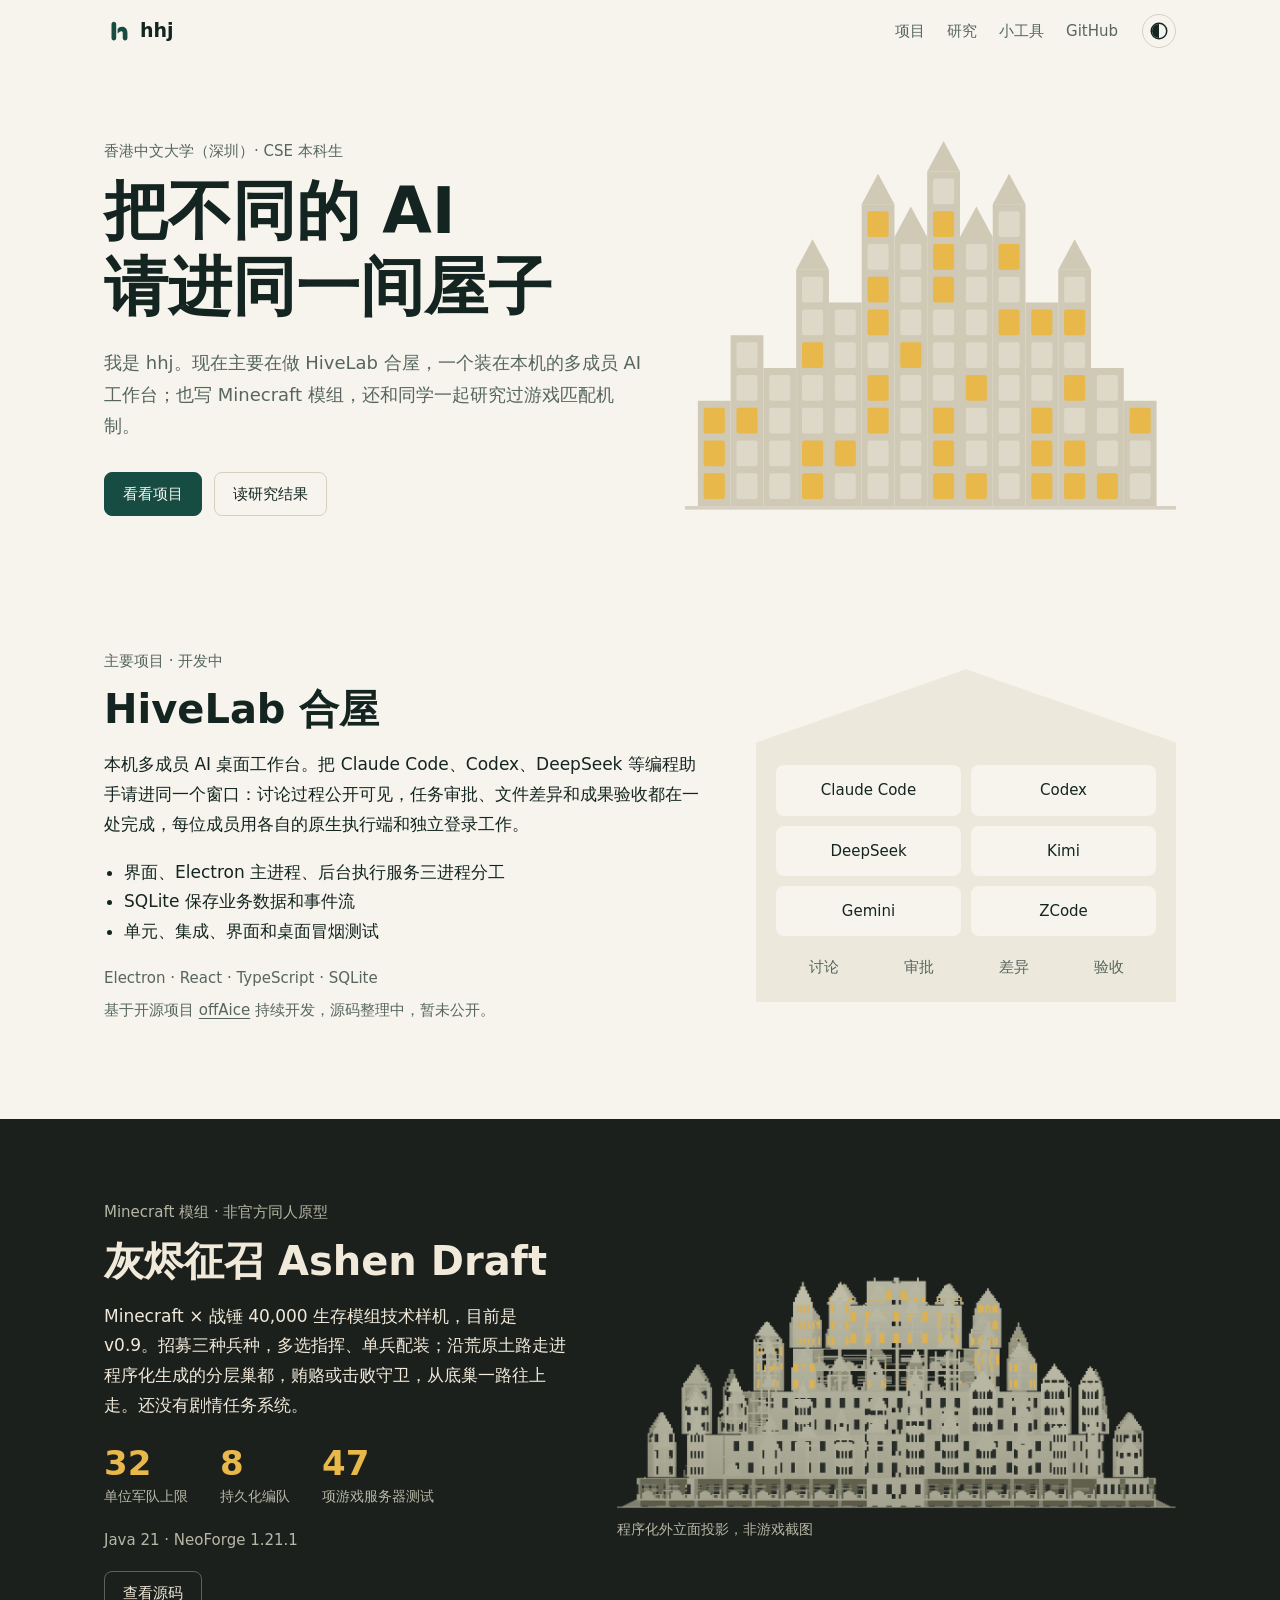
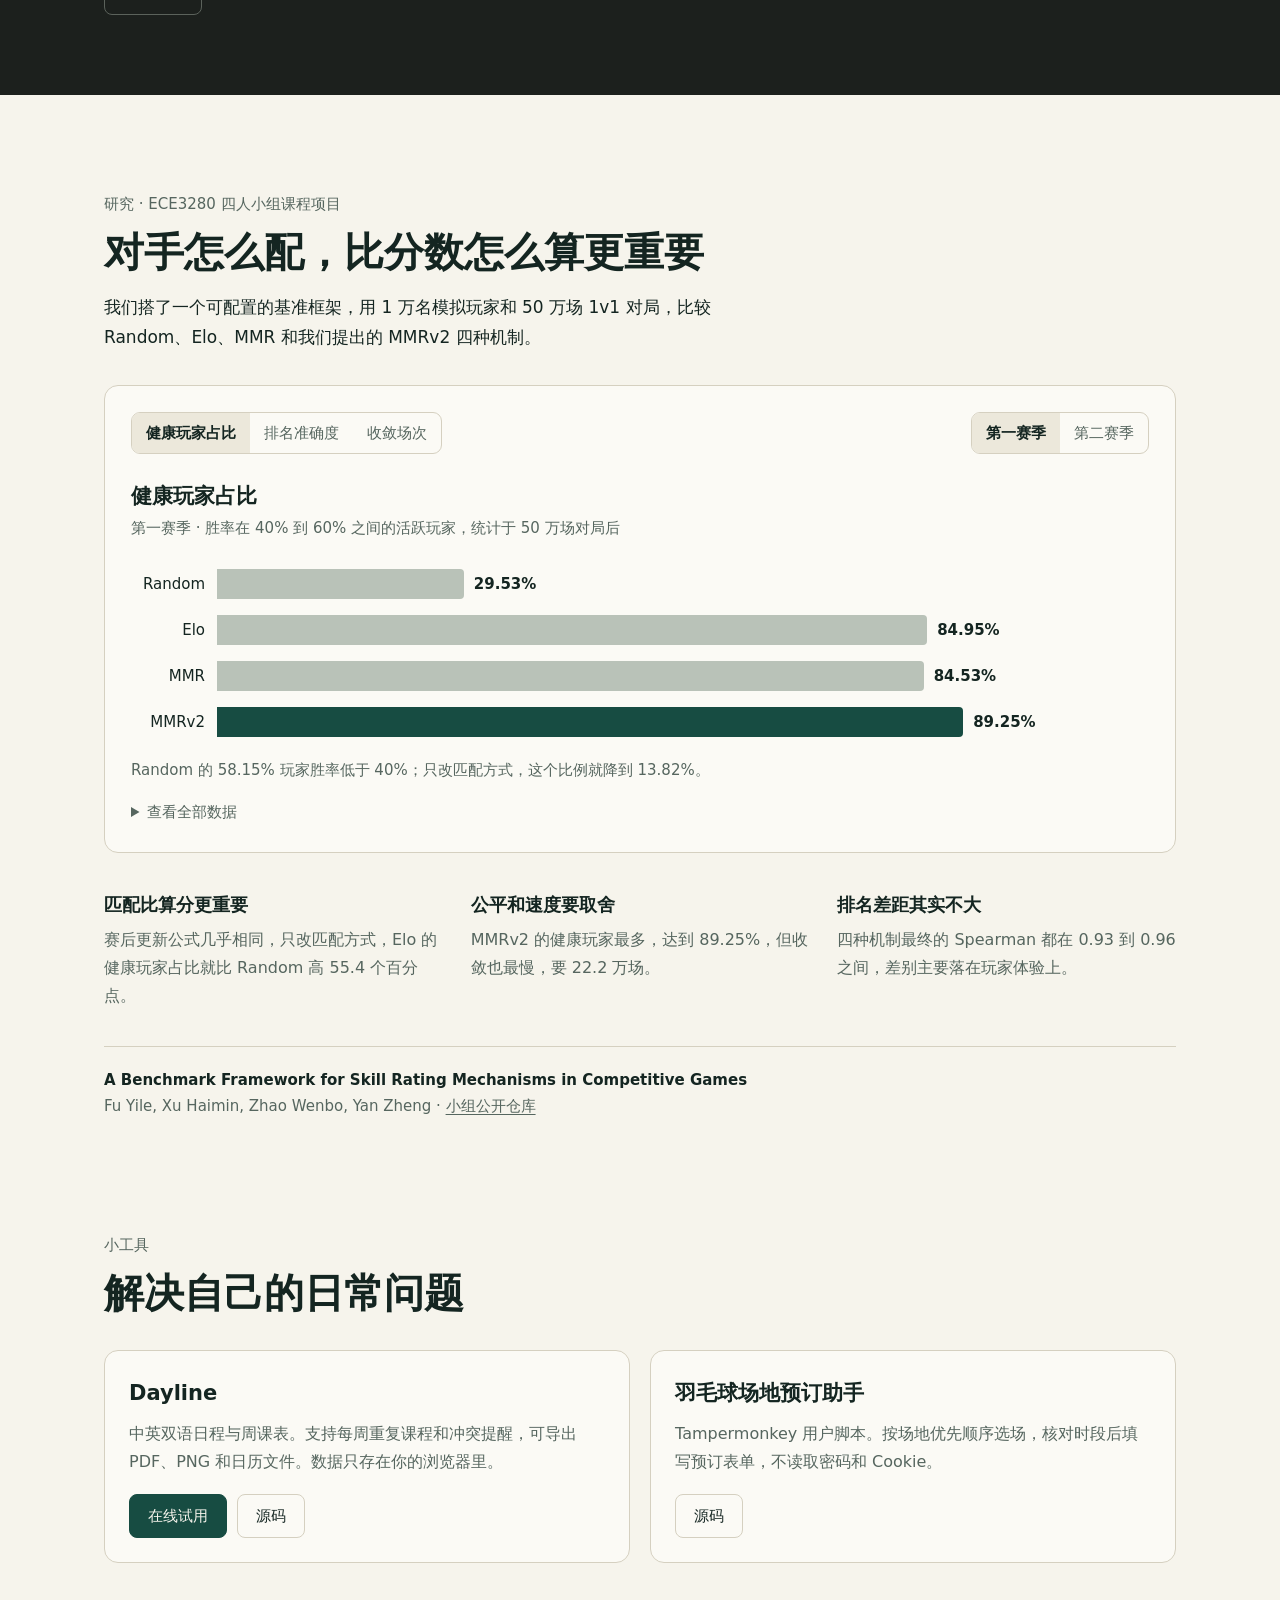
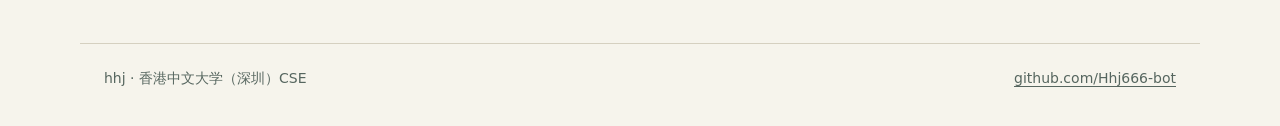
==== index.html @ 2760edab "Add personal website Co-Authored-By: Claude Opus 5.5 <noreply@anthropic.com>" ====
<!doctype html>
<html lang="zh-CN">
<head>
  <meta charset="utf-8">
  <meta name="viewport" content="width=device-width, initial-scale=1">
  <title>hhj · 个人主页</title>
  <meta name="description" content="hhj，香港中文大学（深圳）CSE 本科生。HiveLab 合屋、灰烬征召模组和匹配机制研究。">
  <link rel="icon" href="favicon.svg" type="image/svg+xml">
  <link rel="stylesheet" href="styles.css">
</head>
<body>
  <a class="skip" href="#main">跳到正文</a>

  <header class="top">
    <a class="brand" href="#main" aria-label="hhj 首页">
      <svg viewBox="0 0 512 512" aria-hidden="true"><use href="#mark"/></svg>
      <span>hhj</span>
    </a>
    <nav aria-label="页面导航">
      <a href="#hivelab">项目</a>
      <a href="#research">研究</a>
      <a href="#tools">小工具</a>
      <a href="https://github.com/Hhj666-bot">GitHub</a>
    </nav>
    <button class="theme" type="button" aria-label="切换深浅色">
      <span aria-hidden="true"></span>
    </button>
  </header>

  <svg width="0" height="0" style="position:absolute" aria-hidden="true">
    <symbol id="mark" viewBox="0 0 512 512">
      <path fill="currentColor" d="M128 136C128 114 146 96 168 96C190 96 208 114 208 136V376C208 398 190 416 168 416C146 416 128 398 128 376Z"/>
      <path fill="currentColor" d="M232 222C251 198 278 184 308 184C365 184 400 227 400 288V376C400 398 382 416 360 416C338 416 320 398 320 376V288C320 270 311 260 296 260C273 260 252 277 232 300Z"/>
    </symbol>
  </svg>

  <main id="main">
    <section class="hero wrap">
      <div class="hero-copy">
        <p class="eyebrow">香港中文大学（深圳）· CSE 本科生</p>
        <h1>把不同的 AI<br>请进同一间屋子</h1>
        <p class="lead">我是 hhj。现在主要在做 HiveLab 合屋，一个装在本机的多成员 AI 工作台；也写 Minecraft 模组，还和同学一起研究过游戏匹配机制。</p>
        <div class="actions">
          <a class="button primary" href="#hivelab">看看项目</a>
          <a class="button" href="#research">读研究结果</a>
        </div>
      </div>
      <svg id="skyline" class="skyline" viewBox="0 0 420 330" role="img" aria-label="一栋窗户明暗变化的屋子"></svg>
    </section>

    <section id="hivelab" class="feature wrap">
      <div class="feature-copy">
        <p class="eyebrow">主要项目 · 开发中</p>
        <h2>HiveLab 合屋</h2>
        <p>本机多成员 AI 桌面工作台。把 Claude Code、Codex、DeepSeek 等编程助手请进同一个窗口：讨论过程公开可见，任务审批、文件差异和成果验收都在一处完成，每位成员用各自的原生执行端和独立登录工作。</p>
        <ul class="points">
          <li>界面、Electron 主进程、后台执行服务三进程分工</li>
          <li>SQLite 保存业务数据和事件流</li>
          <li>单元、集成、界面和桌面冒烟测试</li>
        </ul>
        <p class="tags">Electron · React · TypeScript · SQLite</p>
        <p class="note">基于开源项目 <a href="https://github.com/tonyAmadeus/offAice">offAice</a> 持续开发，源码整理中，暂未公开。</p>
      </div>
      <div class="house" aria-hidden="true">
        <div class="rooms">
          <span>Claude Code</span><span>Codex</span><span>DeepSeek</span>
          <span>Kimi</span><span>Gemini</span><span>ZCode</span>
        </div>
        <ol class="flow"><li>讨论</li><li>审批</li><li>差异</li><li>验收</li></ol>
      </div>
    </section>

    <section class="ashen">
      <div class="wrap ashen-grid">
        <div>
          <p class="eyebrow">Minecraft 模组 · 非官方同人原型</p>
          <h2>灰烬征召 Ashen Draft</h2>
          <p>Minecraft × 战锤 40,000 生存模组技术样机，目前是 v0.9。招募三种兵种，多选指挥、单兵配装；沿荒原土路走进程序化生成的分层巢都，贿赂或击败守卫，从底巢一路往上走。还没有剧情任务系统。</p>
          <dl class="facts">
            <div><dt>32</dt><dd>单位军队上限</dd></div>
            <div><dt>8</dt><dd>持久化编队</dd></div>
            <div><dt>47</dt><dd>项游戏服务器测试</dd></div>
          </dl>
          <p class="tags">Java 21 · NeoForge 1.21.1</p>
          <p><a class="button light" href="https://github.com/Hhj666-bot/Ashen-Draft">查看源码</a></p>
        </div>
        <figure>
          <img src="assets/hive-facade.png" alt="程序化生成的巢都外立面：层层退台的塔楼和亮着灯的窗" width="1200" height="506" loading="lazy">
          <figcaption>程序化外立面投影，非游戏截图</figcaption>
        </figure>
      </div>
    </section>

    <section id="research" class="research wrap">
      <header class="section-head">
        <p class="eyebrow">研究 · ECE3280 四人小组课程项目</p>
        <h2>对手怎么配，比分数怎么算更重要</h2>
        <p>我们搭了一个可配置的基准框架，用 1 万名模拟玩家和 50 万场 1v1 对局，比较 Random、Elo、MMR 和我们提出的 MMRv2 四种机制。</p>
      </header>

      <div class="chart-card">
        <div class="controls">
          <div class="segmented" role="group" aria-label="选择指标" id="metric">
            <button type="button" data-value="healthy" aria-pressed="true">健康玩家占比</button>
            <button type="button" data-value="spearman" aria-pressed="false">排名准确度</button>
            <button type="button" data-value="converge" aria-pressed="false">收敛场次</button>
          </div>
          <div class="segmented" role="group" aria-label="选择赛季" id="season">
            <button type="button" data-value="s1" aria-pressed="true">第一赛季</button>
            <button type="button" data-value="s2" aria-pressed="false">第二赛季</button>
          </div>
        </div>
        <h3 id="chart-title"></h3>
        <p class="chart-sub" id="chart-sub"></p>
        <div class="bars" id="bars"></div>
        <p class="chart-foot" id="chart-foot"></p>
        <details>
          <summary>查看全部数据</summary>
          <div class="table-wrap"><table id="data-table"></table></div>
        </details>
      </div>

      <div class="findings">
        <article>
          <h3>匹配比算分更重要</h3>
          <p>赛后更新公式几乎相同，只改匹配方式，Elo 的健康玩家占比就比 Random 高 55.4 个百分点。</p>
        </article>
        <article>
          <h3>公平和速度要取舍</h3>
          <p>MMRv2 的健康玩家最多，达到 89.25%，但收敛也最慢，要 22.2 万场。</p>
        </article>
        <article>
          <h3>排名差距其实不大</h3>
          <p>四种机制最终的 Spearman 都在 0.93 到 0.96 之间，差别主要落在玩家体验上。</p>
        </article>
      </div>

      <p class="paper">
        <strong>A Benchmark Framework for Skill Rating Mechanisms in Competitive Games</strong><br>
        Fu Yile, Xu Haimin, Zhao Wenbo, Yan Zheng ·
        <a href="https://github.com/max4877654/ECE3280-Skill-Rating-Benchmark">小组公开仓库</a>
      </p>
    </section>

    <section id="tools" class="tools wrap">
      <header class="section-head">
        <p class="eyebrow">小工具</p>
        <h2>解决自己的日常问题</h2>
      </header>
      <div class="tool-grid">
        <article>
          <h3>Dayline</h3>
          <p>中英双语日程与周课表。支持每周重复课程和冲突提醒，可导出 PDF、PNG 和日历文件。数据只存在你的浏览器里。</p>
          <p class="links"><a class="button primary" href="dayline/">在线试用</a><a class="button" href="https://github.com/Hhj666-bot/Dayline">源码</a></p>
        </article>
        <article>
          <h3>羽毛球场地预订助手</h3>
          <p>Tampermonkey 用户脚本。按场地优先顺序选场，核对时段后填写预订表单，不读取密码和 Cookie。</p>
          <p class="links"><a class="button" href="https://github.com/Hhj666-bot/badminton-helper">源码</a></p>
        </article>
      </div>
    </section>
  </main>

  <footer class="foot wrap">
    <p>hhj · 香港中文大学（深圳）CSE</p>
    <p><a href="https://github.com/Hhj666-bot">github.com/Hhj666-bot</a></p>
  </footer>

  <script src="main.js"></script>
</body>
</html>
---- styles.css ----
:root {
  --bg: #f6f4ec;
  --panel: #ece8db;
  --card: #fbfaf5;
  --ink: #142521;
  --muted: #56665f;
  --line: #d5d0c0;
  --brand: #174c42;
  --on-brand: #f6f4ec;
  --bar: #b9c2b8;
  --hot: #174c42;
  --amber: #e8b84a;
  --amber-text: #8a5a0b;
  --win: #ddd8c8;
  --bldg: #cfc9b6;
  --ashen: #1c201d;
  color-scheme: light;
}

:root[data-theme="dark"] {
  --bg: #10211d;
  --panel: #17302a;
  --card: #152a25;
  --ink: #f3f0e6;
  --muted: #a3b5ae;
  --line: #2c443d;
  --brand: #e8b84a;
  --on-brand: #142521;
  --bar: #3e5a52;
  --hot: #e8b84a;
  --amber-text: #e8b84a;
  --win: #1d3932;
  --bldg: #17302a;
  --ashen: #1c201d;
  color-scheme: dark;
}

@media (prefers-color-scheme: dark) {
  :root:not([data-theme="light"]) {
    --bg: #10211d;
    --panel: #17302a;
    --card: #152a25;
    --ink: #f3f0e6;
    --muted: #a3b5ae;
    --line: #2c443d;
    --brand: #e8b84a;
    --on-brand: #142521;
    --bar: #3e5a52;
    --hot: #e8b84a;
    --amber-text: #e8b84a;
    --win: #1d3932;
    --bldg: #17302a;
    --ashen: #1c201d;
    color-scheme: dark;
  }
}

* { box-sizing: border-box; }

html { scroll-behavior: smooth; scroll-padding-top: 76px; }

body {
  margin: 0;
  background: var(--bg);
  color: var(--ink);
  font: 17px/1.75 "Segoe UI", "PingFang SC", "Microsoft YaHei", "Noto Sans CJK SC", system-ui, sans-serif;
}

a { color: inherit; text-underline-offset: 3px; }
h1, h2, h3, p { margin: 0; }
img { display: block; max-width: 100%; height: auto; }

:focus-visible { outline: 2px solid var(--amber-text); outline-offset: 2px; }

.wrap { width: min(1120px, 100%); margin: 0 auto; padding: 0 24px; }

.skip { position: absolute; left: -999px; }
.skip:focus { left: 16px; top: 12px; z-index: 20; background: var(--card); padding: 6px 12px; }

.top {
  position: sticky;
  top: 0;
  z-index: 10;
  display: flex;
  align-items: center;
  gap: 24px;
  width: min(1120px, 100%);
  margin: 0 auto;
  padding: 14px 24px;
  background: color-mix(in srgb, var(--bg) 92%, transparent);
  backdrop-filter: blur(8px);
}

.brand { display: flex; align-items: center; gap: 6px; font-weight: 700; font-size: 19px; text-decoration: none; }
.brand svg { width: 30px; height: 30px; color: var(--brand); }

.top nav { display: flex; gap: 22px; margin-left: auto; font-size: 15px; }
.top nav a { color: var(--muted); text-decoration: none; }
.top nav a:hover { color: var(--ink); }

.theme {
  width: 34px;
  height: 34px;
  padding: 0;
  display: grid;
  place-items: center;
  border: 1px solid var(--line);
  border-radius: 50%;
  background: none;
  color: var(--ink);
  cursor: pointer;
}
.theme span {
  width: 14px;
  height: 14px;
  border-radius: 50%;
  background: linear-gradient(90deg, currentColor 50%, transparent 50%);
  box-shadow: 0 0 0 1.5px currentColor;
}

.eyebrow { color: var(--muted); font-size: 15px; margin-bottom: 10px; }

.hero {
  display: grid;
  grid-template-columns: minmax(0, 1.1fr) minmax(0, 1fr);
  gap: 40px;
  align-items: center;
  padding-top: 72px;
  padding-bottom: 88px;
}
h1 { font-size: clamp(38px, 6vw, 64px); line-height: 1.18; letter-spacing: 0; }
.lead { margin-top: 22px; max-width: 34em; color: var(--muted); font-size: 18px; }
.actions { display: flex; flex-wrap: wrap; gap: 12px; margin-top: 30px; }

.button {
  display: inline-block;
  padding: 8px 18px;
  border: 1px solid var(--line);
  border-radius: 8px;
  font-size: 15px;
  text-decoration: none;
  background: transparent;
}
.button:hover { border-color: var(--muted); }
.button.primary { background: var(--brand); border-color: var(--brand); color: var(--on-brand); }
.button.primary:hover { opacity: .9; }
.button.light { border-color: #5b625b; color: #f1eada; }
.button.light:hover { border-color: #f1eada; }

.skyline { width: 100%; height: auto; }
.skyline .body { fill: var(--bldg); }
.skyline .ground { fill: var(--line); }
.skyline .off { fill: var(--win); }
.skyline .lit { fill: var(--amber); }
.skyline .pulse { fill: var(--amber); animation: pulse 9s ease-in-out infinite; }
@keyframes pulse { 0%, 100% { opacity: .12; } 45%, 70% { opacity: 1; } }

.feature {
  display: grid;
  grid-template-columns: minmax(0, 1fr) minmax(0, 420px);
  gap: 56px;
  align-items: center;
  padding-top: 40px;
  padding-bottom: 96px;
}
h2 { font-size: clamp(28px, 4vw, 40px); line-height: 1.25; margin-bottom: 16px; }
.points { margin: 18px 0 0; padding-left: 20px; }
.tags { margin-top: 18px; color: var(--muted); font-size: 15px; }
.note { margin-top: 6px; color: var(--muted); font-size: 15px; }

.house {
  padding: 96px 20px 22px;
  background: var(--panel);
  clip-path: polygon(50% 0, 100% 22%, 100% 100%, 0 100%, 0 22%);
}
.rooms { display: grid; grid-template-columns: repeat(2, 1fr); gap: 10px; }
.rooms span {
  padding: 12px 6px;
  border-radius: 8px;
  background: var(--bg);
  text-align: center;
  font-size: 15px;
  animation: room 12s ease-in-out infinite;
}
.rooms span:nth-child(2) { animation-delay: 2s; }
.rooms span:nth-child(3) { animation-delay: 4s; }
.rooms span:nth-child(4) { animation-delay: 6s; }
.rooms span:nth-child(5) { animation-delay: 8s; }
.rooms span:nth-child(6) { animation-delay: 10s; }
@keyframes room {
  0%, 42%, 100% { box-shadow: inset 0 0 0 0 transparent; }
  12%, 30% { box-shadow: inset 0 0 0 2px var(--amber); }
}
.flow {
  display: grid;
  grid-template-columns: repeat(4, 1fr);
  margin: 18px 0 0;
  padding: 0;
  list-style: none;
  text-align: center;
  color: var(--muted);
  font-size: 15px;
}

.ashen { background: var(--ashen); color: #f1eada; padding: 80px 0; }
.ashen .eyebrow, .ashen .tags, .ashen figcaption { color: #b7b7a6; }
.ashen-grid {
  display: grid;
  grid-template-columns: minmax(0, 1fr) minmax(0, 1.2fr);
  gap: 48px;
  align-items: center;
}
.ashen figure { margin: 0; }
.ashen figcaption { margin-top: 8px; font-size: 14px; }
.facts { display: flex; flex-wrap: wrap; gap: 32px; margin: 24px 0 0; }
.facts dt { font-size: 34px; font-weight: 700; line-height: 1.1; color: #e8b84a; }
.facts dd { margin: 2px 0 0; color: #b7b7a6; font-size: 14px; }
.ashen-grid .button { margin-top: 18px; }

.research { padding-top: 96px; padding-bottom: 72px; }
.section-head { max-width: 40em; margin-bottom: 32px; }

.chart-card {
  padding: 26px;
  background: var(--card);
  border: 1px solid var(--line);
  border-radius: 14px;
}
.controls { display: flex; flex-wrap: wrap; justify-content: space-between; gap: 12px; margin-bottom: 24px; }
.segmented { display: inline-flex; flex-wrap: wrap; border: 1px solid var(--line); border-radius: 9px; overflow: hidden; }
.segmented button {
  padding: 7px 14px;
  border: 0;
  background: none;
  color: var(--muted);
  font: inherit;
  font-size: 15px;
  cursor: pointer;
}
.segmented button[aria-pressed="true"] { background: var(--panel); color: var(--ink); font-weight: 600; }
.chart-card h3 { font-size: 21px; }
.chart-sub { color: var(--muted); font-size: 15px; margin-bottom: 20px; }

.bar {
  position: relative;
  display: grid;
  grid-template-columns: 74px minmax(0, 1fr);
  align-items: center;
  gap: 12px;
  min-height: 46px;
  font-size: 15px;
}
.bar .name { text-align: right; }
.bar .track { display: flex; align-items: center; gap: 10px; min-width: 0; }
.bar .fill {
  height: 30px;
  min-width: 2px;
  border-radius: 0 4px 4px 0;
  background: var(--bar);
  transition: width .35s ease;
}
.bar.best .fill { background: var(--hot); }
.bar .value { font-weight: 700; white-space: nowrap; }
.bar .tip {
  position: absolute;
  z-index: 3;
  left: 86px;
  bottom: calc(100% - 6px);
  display: none;
  padding: 6px 10px;
  border: 1px solid var(--line);
  border-radius: 8px;
  background: var(--bg);
  font-size: 14px;
  white-space: nowrap;
}
.bar:hover .tip, .bar:focus .tip { display: block; }

.chart-foot { margin-top: 12px; color: var(--muted); font-size: 15px; }
details { margin-top: 16px; font-size: 15px; }
summary { cursor: pointer; color: var(--muted); }
.table-wrap { margin-top: 10px; overflow-x: auto; }
table { width: 100%; min-width: 560px; border-collapse: collapse; font-size: 14px; font-variant-numeric: tabular-nums; }
th, td { padding: 7px 10px; border-bottom: 1px solid var(--line); text-align: right; white-space: nowrap; }
th:first-child, td:first-child, th:nth-child(2), td:nth-child(2) { text-align: left; }

.findings { display: grid; grid-template-columns: repeat(3, minmax(0, 1fr)); gap: 28px; margin-top: 36px; }
.findings h3 { font-size: 18px; margin-bottom: 6px; }
.findings p { color: var(--muted); font-size: 16px; }
.paper { margin-top: 36px; padding-top: 20px; border-top: 1px solid var(--line); font-size: 15px; color: var(--muted); }
.paper strong { color: var(--ink); }

.tools { padding-top: 40px; padding-bottom: 80px; }
.tool-grid { display: grid; grid-template-columns: repeat(2, minmax(0, 1fr)); gap: 20px; }
.tool-grid article {
  display: flex;
  flex-direction: column;
  padding: 24px;
  background: var(--card);
  border: 1px solid var(--line);
  border-radius: 14px;
}
.tool-grid h3 { font-size: 21px; margin-bottom: 8px; }
.tool-grid p { color: var(--muted); font-size: 16px; }
.tool-grid .links { display: flex; gap: 10px; margin-top: auto; padding-top: 18px; color: var(--ink); }

.foot {
  display: flex;
  flex-wrap: wrap;
  justify-content: space-between;
  gap: 8px;
  padding-top: 22px;
  padding-bottom: 36px;
  border-top: 1px solid var(--line);
  color: var(--muted);
  font-size: 14px;
}

@media (max-width: 860px) {
  .hero, .feature, .ashen-grid { grid-template-columns: minmax(0, 1fr); gap: 32px; }
  .hero { padding-top: 40px; padding-bottom: 56px; }
  .feature { padding-bottom: 64px; }
  .house { max-width: 420px; }
  .findings, .tool-grid { grid-template-columns: minmax(0, 1fr); }
}

@media (max-width: 560px) {
  .wrap { padding-left: 16px; padding-right: 16px; }
  .top { padding: 10px 16px; gap: 12px; }
  .top nav { gap: 12px; font-size: 14px; }
  .chart-card { padding: 16px; }
  .segmented button { padding: 7px 10px; font-size: 14px; }
  .bar { grid-template-columns: 62px minmax(0, 1fr); gap: 8px; }
  .bar .tip { left: 0; white-space: normal; }
}

@media (prefers-reduced-motion: reduce) {
  html { scroll-behavior: auto; }
  *, *::before, *::after { animation: none !important; transition: none !important; }
}
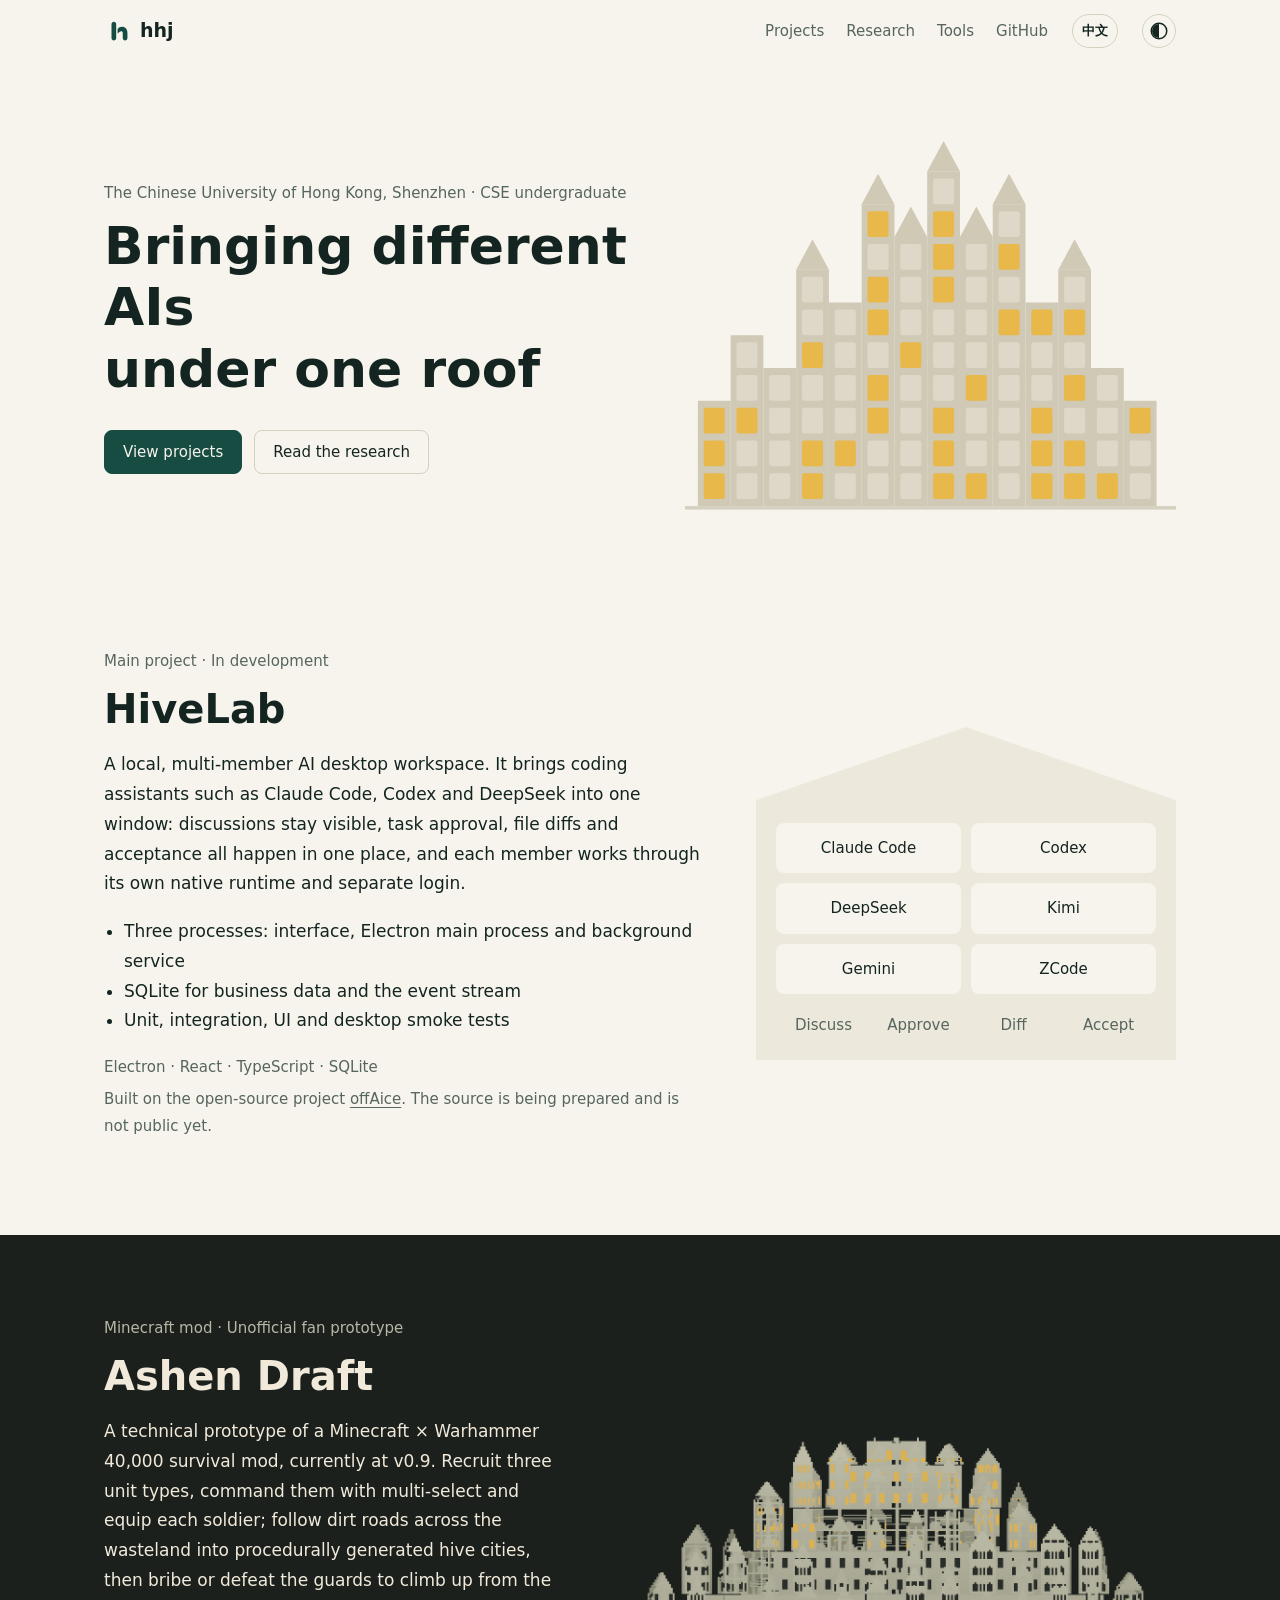
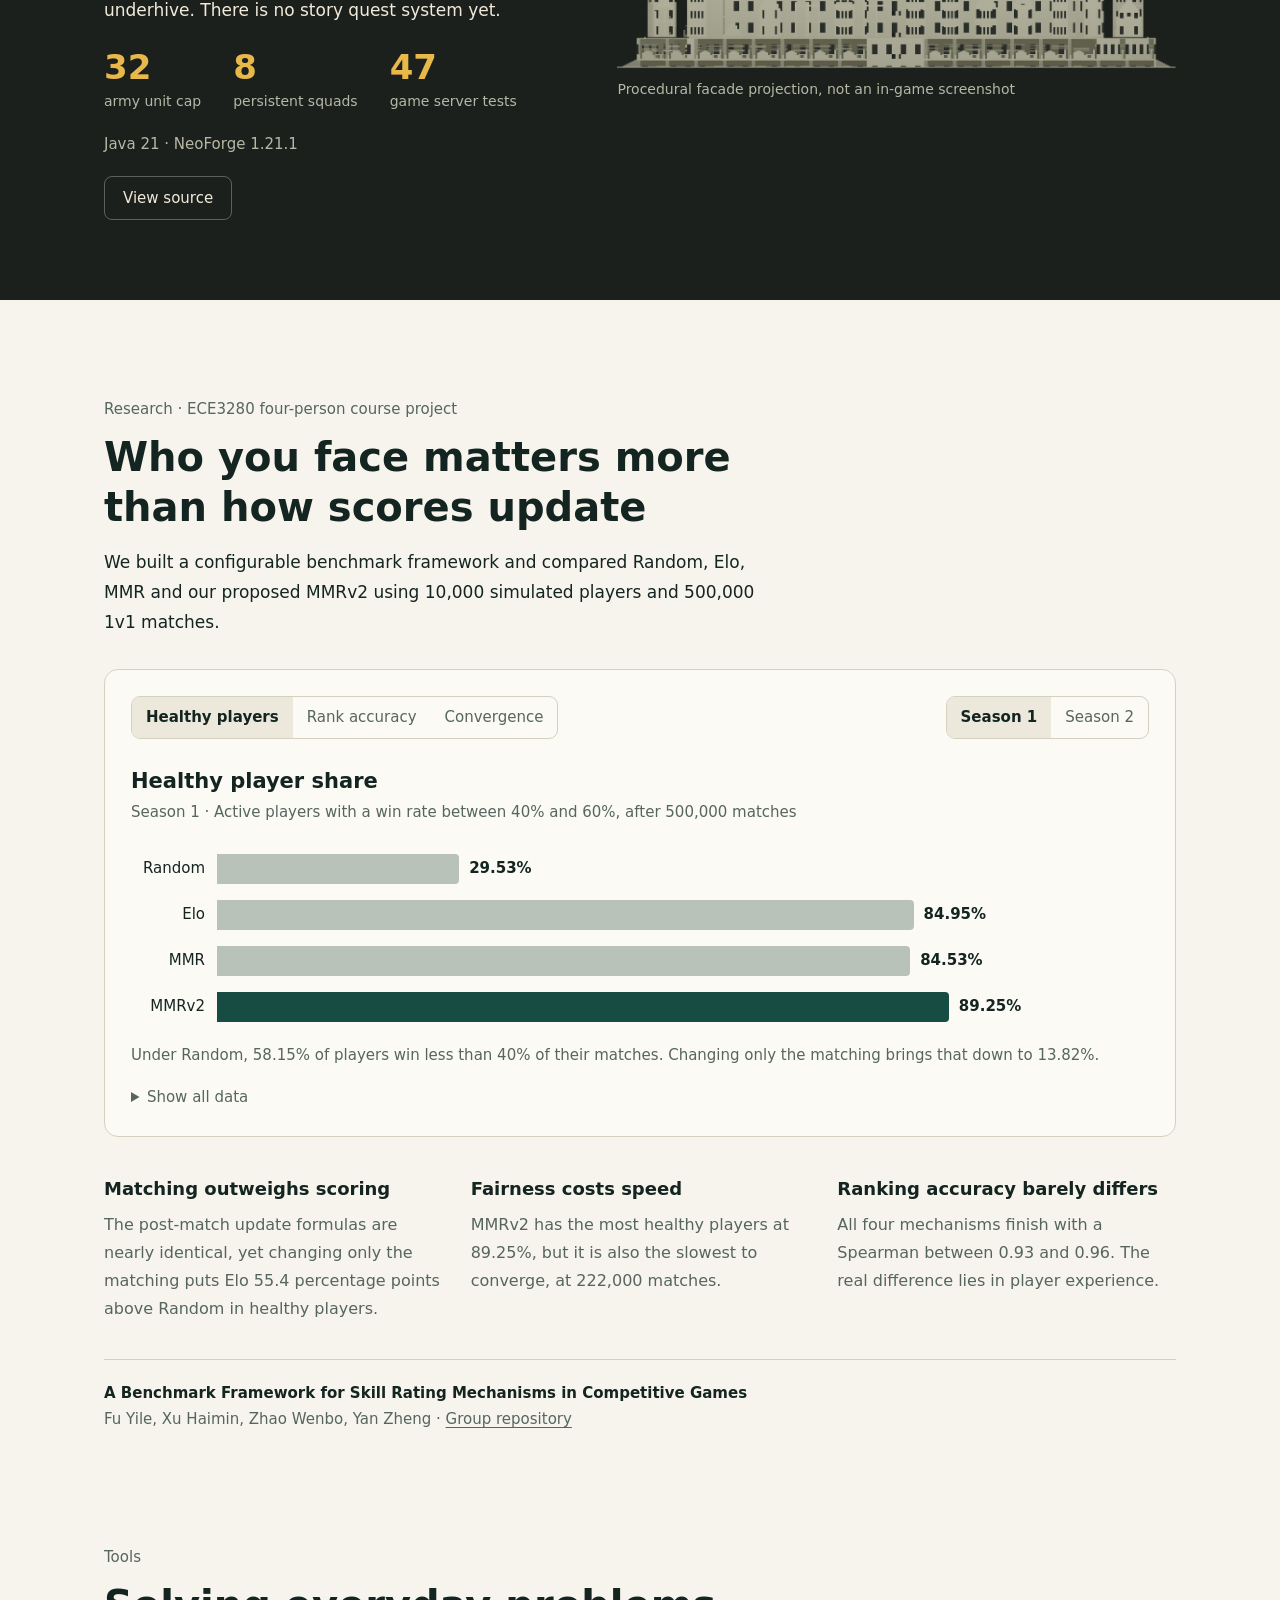
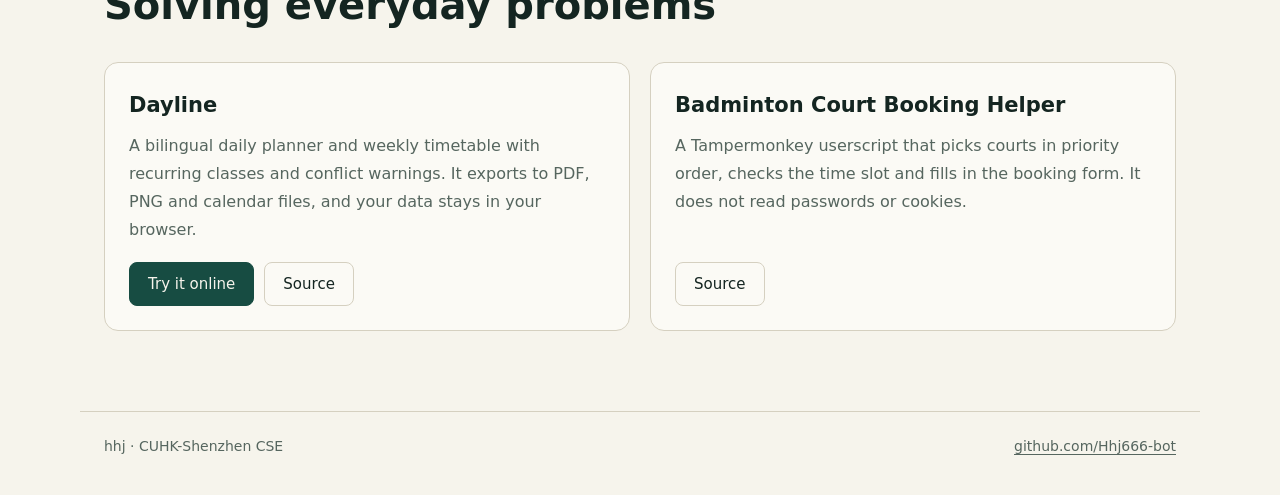
==== commit 2f9cc3c2: "Add Chinese and English language switch Remove the hero introduction paragraph and translate the who" ====
--- a/index.html
+++ b/index.html
@@ -9,20 +9,21 @@
   <link rel="stylesheet" href="styles.css">
 </head>
 <body>
-  <a class="skip" href="#main">跳到正文</a>
+  <a class="skip" href="#main" data-i18n="skip">跳到正文</a>
 
   <header class="top">
-    <a class="brand" href="#main" aria-label="hhj 首页">
+    <a class="brand" href="#main" aria-label="hhj">
       <svg viewBox="0 0 512 512" aria-hidden="true"><use href="#mark"/></svg>
       <span>hhj</span>
     </a>
-    <nav aria-label="页面导航">
-      <a href="#hivelab">项目</a>
-      <a href="#research">研究</a>
-      <a href="#tools">小工具</a>
+    <nav data-i18n-attr="aria-label:navLabel" aria-label="页面导航">
+      <a href="#hivelab" data-i18n="navProjects">项目</a>
+      <a href="#research" data-i18n="navResearch">研究</a>
+      <a href="#tools" data-i18n="navTools">小工具</a>
       <a href="https://github.com/Hhj666-bot">GitHub</a>
     </nav>
-    <button class="theme" type="button" aria-label="切换深浅色">
+    <button class="lang" type="button" lang="en">EN</button>
+    <button class="theme" type="button" data-i18n-attr="aria-label:themeLabel" aria-label="切换深浅色">
       <span aria-hidden="true"></span>
     </button>
   </header>
@@ -37,77 +38,78 @@
   <main id="main">
     <section class="hero wrap">
       <div class="hero-copy">
-        <p class="eyebrow">香港中文大学（深圳）· CSE 本科生</p>
-        <h1>把不同的 AI<br>请进同一间屋子</h1>
-        <p class="lead">我是 hhj。现在主要在做 HiveLab 合屋，一个装在本机的多成员 AI 工作台；也写 Minecraft 模组，还和同学一起研究过游戏匹配机制。</p>
+        <p class="eyebrow" data-i18n="heroEyebrow">香港中文大学（深圳）· CSE 本科生</p>
+        <h1 data-i18n="heroTitle">把不同的 AI<br>请进同一间屋子</h1>
         <div class="actions">
-          <a class="button primary" href="#hivelab">看看项目</a>
-          <a class="button" href="#research">读研究结果</a>
+          <a class="button primary" href="#hivelab" data-i18n="heroProjects">看看项目</a>
+          <a class="button" href="#research" data-i18n="heroResearch">读研究结果</a>
         </div>
       </div>
-      <svg id="skyline" class="skyline" viewBox="0 0 420 330" role="img" aria-label="一栋窗户明暗变化的屋子"></svg>
+      <svg id="skyline" class="skyline" viewBox="0 0 420 330" role="img" data-i18n-attr="aria-label:skylineLabel" aria-label="一栋窗户明暗变化的屋子"></svg>
     </section>
 
     <section id="hivelab" class="feature wrap">
       <div class="feature-copy">
-        <p class="eyebrow">主要项目 · 开发中</p>
-        <h2>HiveLab 合屋</h2>
-        <p>本机多成员 AI 桌面工作台。把 Claude Code、Codex、DeepSeek 等编程助手请进同一个窗口：讨论过程公开可见，任务审批、文件差异和成果验收都在一处完成，每位成员用各自的原生执行端和独立登录工作。</p>
+        <p class="eyebrow" data-i18n="hiveEyebrow">主要项目 · 开发中</p>
+        <h2 data-i18n="hiveTitle">HiveLab 合屋</h2>
+        <p data-i18n="hiveBody">本机多成员 AI 桌面工作台。把 Claude Code、Codex、DeepSeek 等编程助手请进同一个窗口：讨论过程公开可见，任务审批、文件差异和成果验收都在一处完成，每位成员用各自的原生执行端和独立登录工作。</p>
         <ul class="points">
-          <li>界面、Electron 主进程、后台执行服务三进程分工</li>
-          <li>SQLite 保存业务数据和事件流</li>
-          <li>单元、集成、界面和桌面冒烟测试</li>
+          <li data-i18n="hivePoint1">界面、Electron 主进程、后台执行服务三进程分工</li>
+          <li data-i18n="hivePoint2">SQLite 保存业务数据和事件流</li>
+          <li data-i18n="hivePoint3">单元、集成、界面和桌面冒烟测试</li>
         </ul>
         <p class="tags">Electron · React · TypeScript · SQLite</p>
-        <p class="note">基于开源项目 <a href="https://github.com/tonyAmadeus/offAice">offAice</a> 持续开发，源码整理中，暂未公开。</p>
+        <p class="note" data-i18n="hiveNote">基于开源项目 <a href="https://github.com/tonyAmadeus/offAice">offAice</a> 持续开发，源码整理中，暂未公开。</p>
       </div>
       <div class="house" aria-hidden="true">
         <div class="rooms">
           <span>Claude Code</span><span>Codex</span><span>DeepSeek</span>
           <span>Kimi</span><span>Gemini</span><span>ZCode</span>
         </div>
-        <ol class="flow"><li>讨论</li><li>审批</li><li>差异</li><li>验收</li></ol>
+        <ol class="flow">
+          <li data-i18n="flow1">讨论</li><li data-i18n="flow2">审批</li><li data-i18n="flow3">差异</li><li data-i18n="flow4">验收</li>
+        </ol>
       </div>
     </section>
 
     <section class="ashen">
       <div class="wrap ashen-grid">
         <div>
-          <p class="eyebrow">Minecraft 模组 · 非官方同人原型</p>
-          <h2>灰烬征召 Ashen Draft</h2>
-          <p>Minecraft × 战锤 40,000 生存模组技术样机，目前是 v0.9。招募三种兵种，多选指挥、单兵配装；沿荒原土路走进程序化生成的分层巢都，贿赂或击败守卫，从底巢一路往上走。还没有剧情任务系统。</p>
+          <p class="eyebrow" data-i18n="ashenEyebrow">Minecraft 模组 · 非官方同人原型</p>
+          <h2 data-i18n="ashenTitle">灰烬征召 Ashen Draft</h2>
+          <p data-i18n="ashenBody">Minecraft × 战锤 40,000 生存模组技术样机，目前是 v0.9。招募三种兵种，多选指挥、单兵配装；沿荒原土路走进程序化生成的分层巢都，贿赂或击败守卫，从底巢一路往上走。还没有剧情任务系统。</p>
           <dl class="facts">
-            <div><dt>32</dt><dd>单位军队上限</dd></div>
-            <div><dt>8</dt><dd>持久化编队</dd></div>
-            <div><dt>47</dt><dd>项游戏服务器测试</dd></div>
+            <div><dt>32</dt><dd data-i18n="fact1">单位军队上限</dd></div>
+            <div><dt>8</dt><dd data-i18n="fact2">持久化编队</dd></div>
+            <div><dt>47</dt><dd data-i18n="fact3">项游戏服务器测试</dd></div>
           </dl>
           <p class="tags">Java 21 · NeoForge 1.21.1</p>
-          <p><a class="button light" href="https://github.com/Hhj666-bot/Ashen-Draft">查看源码</a></p>
+          <p><a class="button light" href="https://github.com/Hhj666-bot/Ashen-Draft" data-i18n="viewSource">查看源码</a></p>
         </div>
         <figure>
-          <img src="assets/hive-facade.png" alt="程序化生成的巢都外立面：层层退台的塔楼和亮着灯的窗" width="1200" height="506" loading="lazy">
-          <figcaption>程序化外立面投影，非游戏截图</figcaption>
+          <img src="assets/hive-facade.png" data-i18n-attr="alt:facadeAlt" alt="程序化生成的巢都外立面：层层退台的塔楼和亮着灯的窗" width="1200" height="506" loading="lazy">
+          <figcaption data-i18n="facadeCaption">程序化外立面投影，非游戏截图</figcaption>
         </figure>
       </div>
     </section>
 
     <section id="research" class="research wrap">
       <header class="section-head">
-        <p class="eyebrow">研究 · ECE3280 四人小组课程项目</p>
-        <h2>对手怎么配，比分数怎么算更重要</h2>
-        <p>我们搭了一个可配置的基准框架，用 1 万名模拟玩家和 50 万场 1v1 对局，比较 Random、Elo、MMR 和我们提出的 MMRv2 四种机制。</p>
+        <p class="eyebrow" data-i18n="researchEyebrow">研究 · ECE3280 四人小组课程项目</p>
+        <h2 data-i18n="researchTitle">对手怎么配，比分数怎么算更重要</h2>
+        <p data-i18n="researchBody">我们搭了一个可配置的基准框架，用 1 万名模拟玩家和 50 万场 1v1 对局，比较 Random、Elo、MMR 和我们提出的 MMRv2 四种机制。</p>
       </header>
 
       <div class="chart-card">
         <div class="controls">
-          <div class="segmented" role="group" aria-label="选择指标" id="metric">
-            <button type="button" data-value="healthy" aria-pressed="true">健康玩家占比</button>
-            <button type="button" data-value="spearman" aria-pressed="false">排名准确度</button>
-            <button type="button" data-value="converge" aria-pressed="false">收敛场次</button>
+          <div class="segmented" role="group" data-i18n-attr="aria-label:metricLabel" aria-label="选择指标" id="metric">
+            <button type="button" data-value="healthy" aria-pressed="true" data-i18n="metricHealthy">健康玩家占比</button>
+            <button type="button" data-value="spearman" aria-pressed="false" data-i18n="metricSpearman">排名准确度</button>
+            <button type="button" data-value="converge" aria-pressed="false" data-i18n="metricConverge">收敛场次</button>
           </div>
-          <div class="segmented" role="group" aria-label="选择赛季" id="season">
-            <button type="button" data-value="s1" aria-pressed="true">第一赛季</button>
-            <button type="button" data-value="s2" aria-pressed="false">第二赛季</button>
+          <div class="segmented" role="group" data-i18n-attr="aria-label:seasonLabel" aria-label="选择赛季" id="season">
+            <button type="button" data-value="s1" aria-pressed="true" data-i18n="season1">第一赛季</button>
+            <button type="button" data-value="s2" aria-pressed="false" data-i18n="season2">第二赛季</button>
           </div>
         </div>
         <h3 id="chart-title"></h3>
@@ -115,55 +117,55 @@
         <div class="bars" id="bars"></div>
         <p class="chart-foot" id="chart-foot"></p>
         <details>
-          <summary>查看全部数据</summary>
+          <summary data-i18n="showData">查看全部数据</summary>
           <div class="table-wrap"><table id="data-table"></table></div>
         </details>
       </div>
 
       <div class="findings">
         <article>
-          <h3>匹配比算分更重要</h3>
-          <p>赛后更新公式几乎相同，只改匹配方式，Elo 的健康玩家占比就比 Random 高 55.4 个百分点。</p>
+          <h3 data-i18n="finding1Title">匹配比算分更重要</h3>
+          <p data-i18n="finding1Body">赛后更新公式几乎相同，只改匹配方式，Elo 的健康玩家占比就比 Random 高 55.4 个百分点。</p>
         </article>
         <article>
-          <h3>公平和速度要取舍</h3>
-          <p>MMRv2 的健康玩家最多，达到 89.25%，但收敛也最慢，要 22.2 万场。</p>
+          <h3 data-i18n="finding2Title">公平和速度要取舍</h3>
+          <p data-i18n="finding2Body">MMRv2 的健康玩家最多，达到 89.25%，但收敛也最慢，要 22.2 万场。</p>
         </article>
         <article>
-          <h3>排名差距其实不大</h3>
-          <p>四种机制最终的 Spearman 都在 0.93 到 0.96 之间，差别主要落在玩家体验上。</p>
+          <h3 data-i18n="finding3Title">排名差距其实不大</h3>
+          <p data-i18n="finding3Body">四种机制最终的 Spearman 都在 0.93 到 0.96 之间，差别主要落在玩家体验上。</p>
         </article>
       </div>
 
       <p class="paper">
         <strong>A Benchmark Framework for Skill Rating Mechanisms in Competitive Games</strong><br>
         Fu Yile, Xu Haimin, Zhao Wenbo, Yan Zheng ·
-        <a href="https://github.com/max4877654/ECE3280-Skill-Rating-Benchmark">小组公开仓库</a>
+        <a href="https://github.com/max4877654/ECE3280-Skill-Rating-Benchmark" data-i18n="paperRepo">小组公开仓库</a>
       </p>
     </section>
 
     <section id="tools" class="tools wrap">
       <header class="section-head">
-        <p class="eyebrow">小工具</p>
-        <h2>解决自己的日常问题</h2>
+        <p class="eyebrow" data-i18n="toolsEyebrow">小工具</p>
+        <h2 data-i18n="toolsTitle">解决自己的日常问题</h2>
       </header>
       <div class="tool-grid">
         <article>
           <h3>Dayline</h3>
-          <p>中英双语日程与周课表。支持每周重复课程和冲突提醒，可导出 PDF、PNG 和日历文件。数据只存在你的浏览器里。</p>
-          <p class="links"><a class="button primary" href="dayline/">在线试用</a><a class="button" href="https://github.com/Hhj666-bot/Dayline">源码</a></p>
+          <p data-i18n="daylineBody">中英双语日程与周课表。支持每周重复课程和冲突提醒，可导出 PDF、PNG 和日历文件。数据只存在你的浏览器里。</p>
+          <p class="links"><a class="button primary" href="dayline/" data-i18n="tryOnline">在线试用</a><a class="button" href="https://github.com/Hhj666-bot/Dayline" data-i18n="source">源码</a></p>
         </article>
         <article>
-          <h3>羽毛球场地预订助手</h3>
-          <p>Tampermonkey 用户脚本。按场地优先顺序选场，核对时段后填写预订表单，不读取密码和 Cookie。</p>
-          <p class="links"><a class="button" href="https://github.com/Hhj666-bot/badminton-helper">源码</a></p>
+          <h3 data-i18n="badmintonTitle">羽毛球场地预订助手</h3>
+          <p data-i18n="badmintonBody">Tampermonkey 用户脚本。按场地优先顺序选场，核对时段后填写预订表单，不读取密码和 Cookie。</p>
+          <p class="links"><a class="button" href="https://github.com/Hhj666-bot/badminton-helper" data-i18n="source">源码</a></p>
         </article>
       </div>
     </section>
   </main>
 
   <footer class="foot wrap">
-    <p>hhj · 香港中文大学（深圳）CSE</p>
+    <p data-i18n="footer">hhj · 香港中文大学（深圳）CSE</p>
     <p><a href="https://github.com/Hhj666-bot">github.com/Hhj666-bot</a></p>
   </footer>
 
--- a/styles.css
+++ b/styles.css
@@ -118,6 +118,21 @@
   box-shadow: 0 0 0 1.5px currentColor;
 }
 
+.lang {
+  height: 34px;
+  min-width: 34px;
+  padding: 0 9px;
+  border: 1px solid var(--line);
+  border-radius: 17px;
+  background: none;
+  color: var(--ink);
+  font: inherit;
+  font-size: 13px;
+  font-weight: 600;
+  cursor: pointer;
+}
+.lang:hover, .theme:hover { border-color: var(--muted); }
+
 .eyebrow { color: var(--muted); font-size: 15px; margin-bottom: 10px; }
 
 .hero {
@@ -129,7 +144,7 @@
   padding-bottom: 88px;
 }
 h1 { font-size: clamp(38px, 6vw, 64px); line-height: 1.18; letter-spacing: 0; }
-.lead { margin-top: 22px; max-width: 34em; color: var(--muted); font-size: 18px; }
+:root[lang="en"] h1 { font-size: clamp(30px, 4.6vw, 52px); }
 .actions { display: flex; flex-wrap: wrap; gap: 12px; margin-top: 30px; }
 
 .button {
@@ -326,14 +341,20 @@
 
 @media (max-width: 560px) {
   .wrap { padding-left: 16px; padding-right: 16px; }
-  .top { padding: 10px 16px; gap: 12px; }
+  .top { padding: 10px 16px; gap: 10px; }
   .top nav { gap: 12px; font-size: 14px; }
+  .top nav a[href^="https"] { display: none; }
   .chart-card { padding: 16px; }
   .segmented button { padding: 7px 10px; font-size: 14px; }
   .bar { grid-template-columns: 62px minmax(0, 1fr); gap: 8px; }
   .bar .tip { left: 0; white-space: normal; }
 }
 
+@media (max-width: 360px) {
+  .top nav { display: none; }
+  .lang { margin-left: auto; }
+}
+
 @media (prefers-reduced-motion: reduce) {
   html { scroll-behavior: auto; }
   *, *::before, *::after { animation: none !important; transition: none !important; }
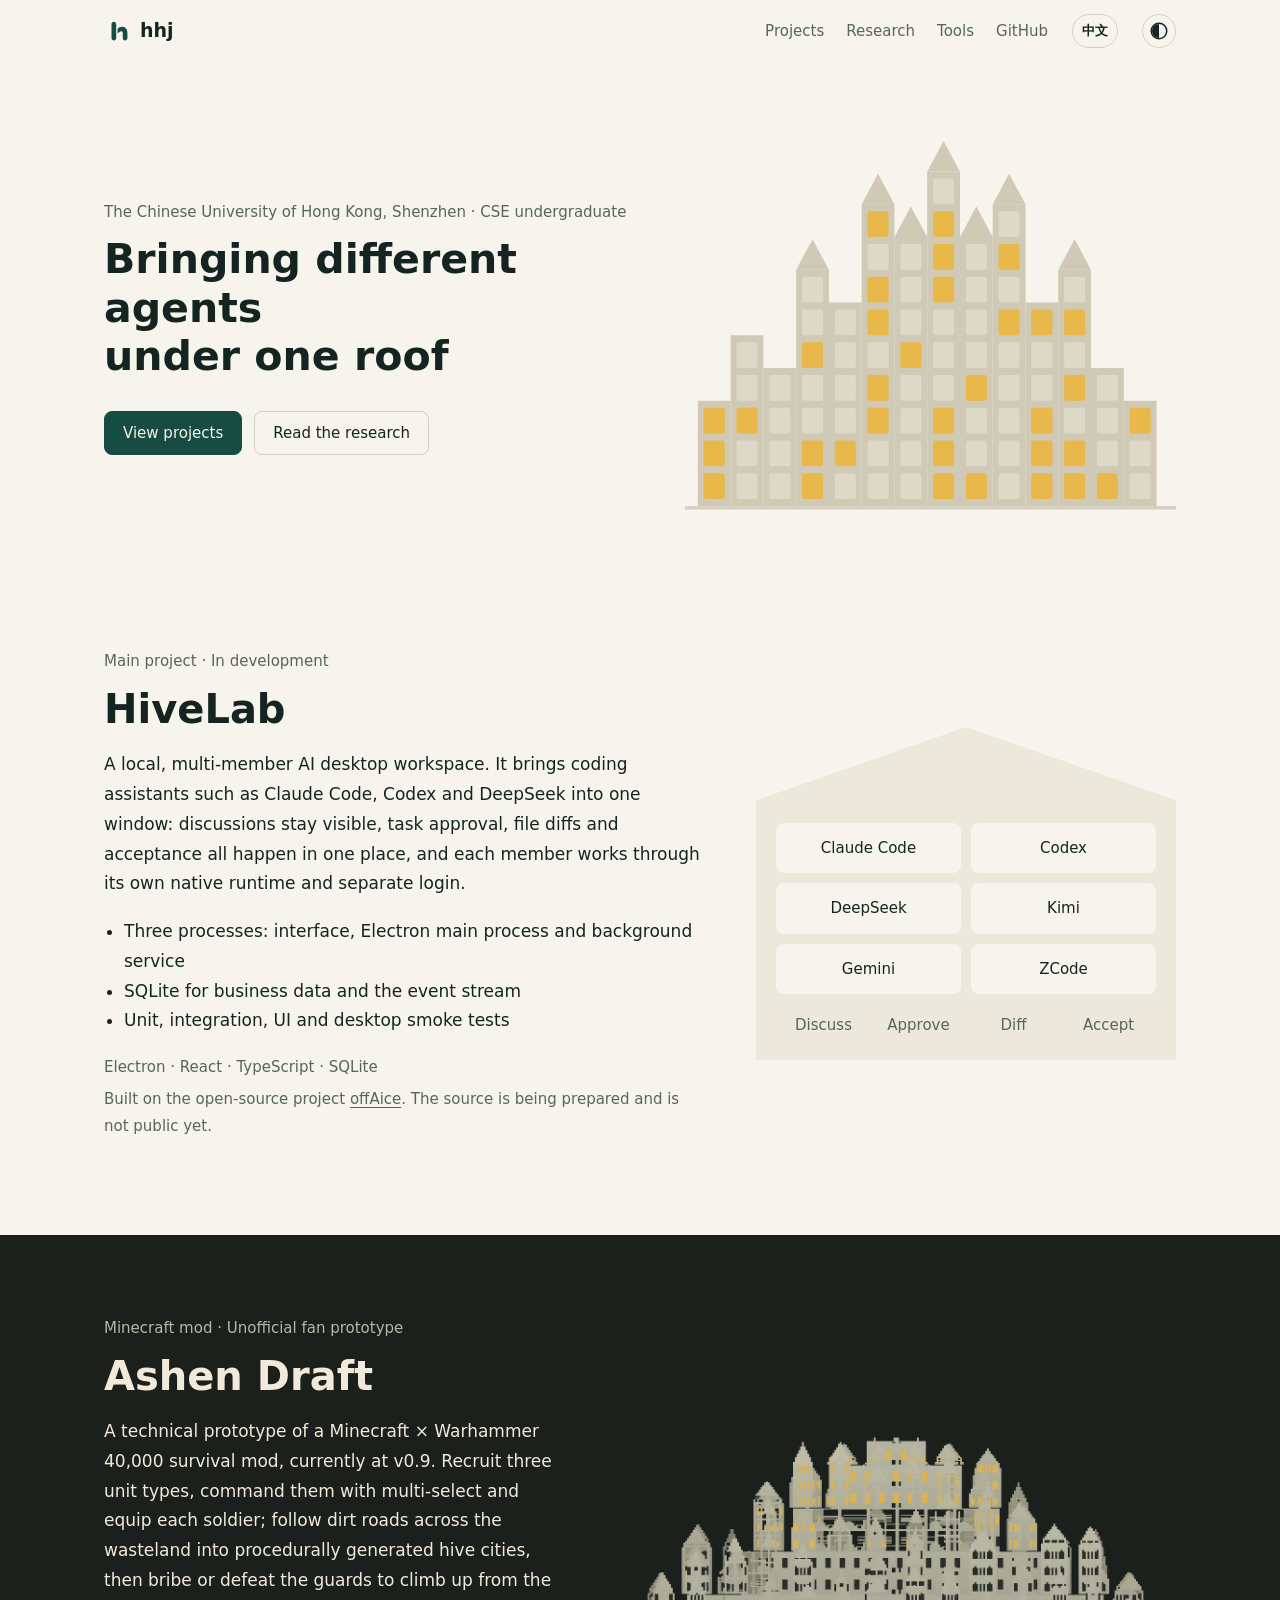
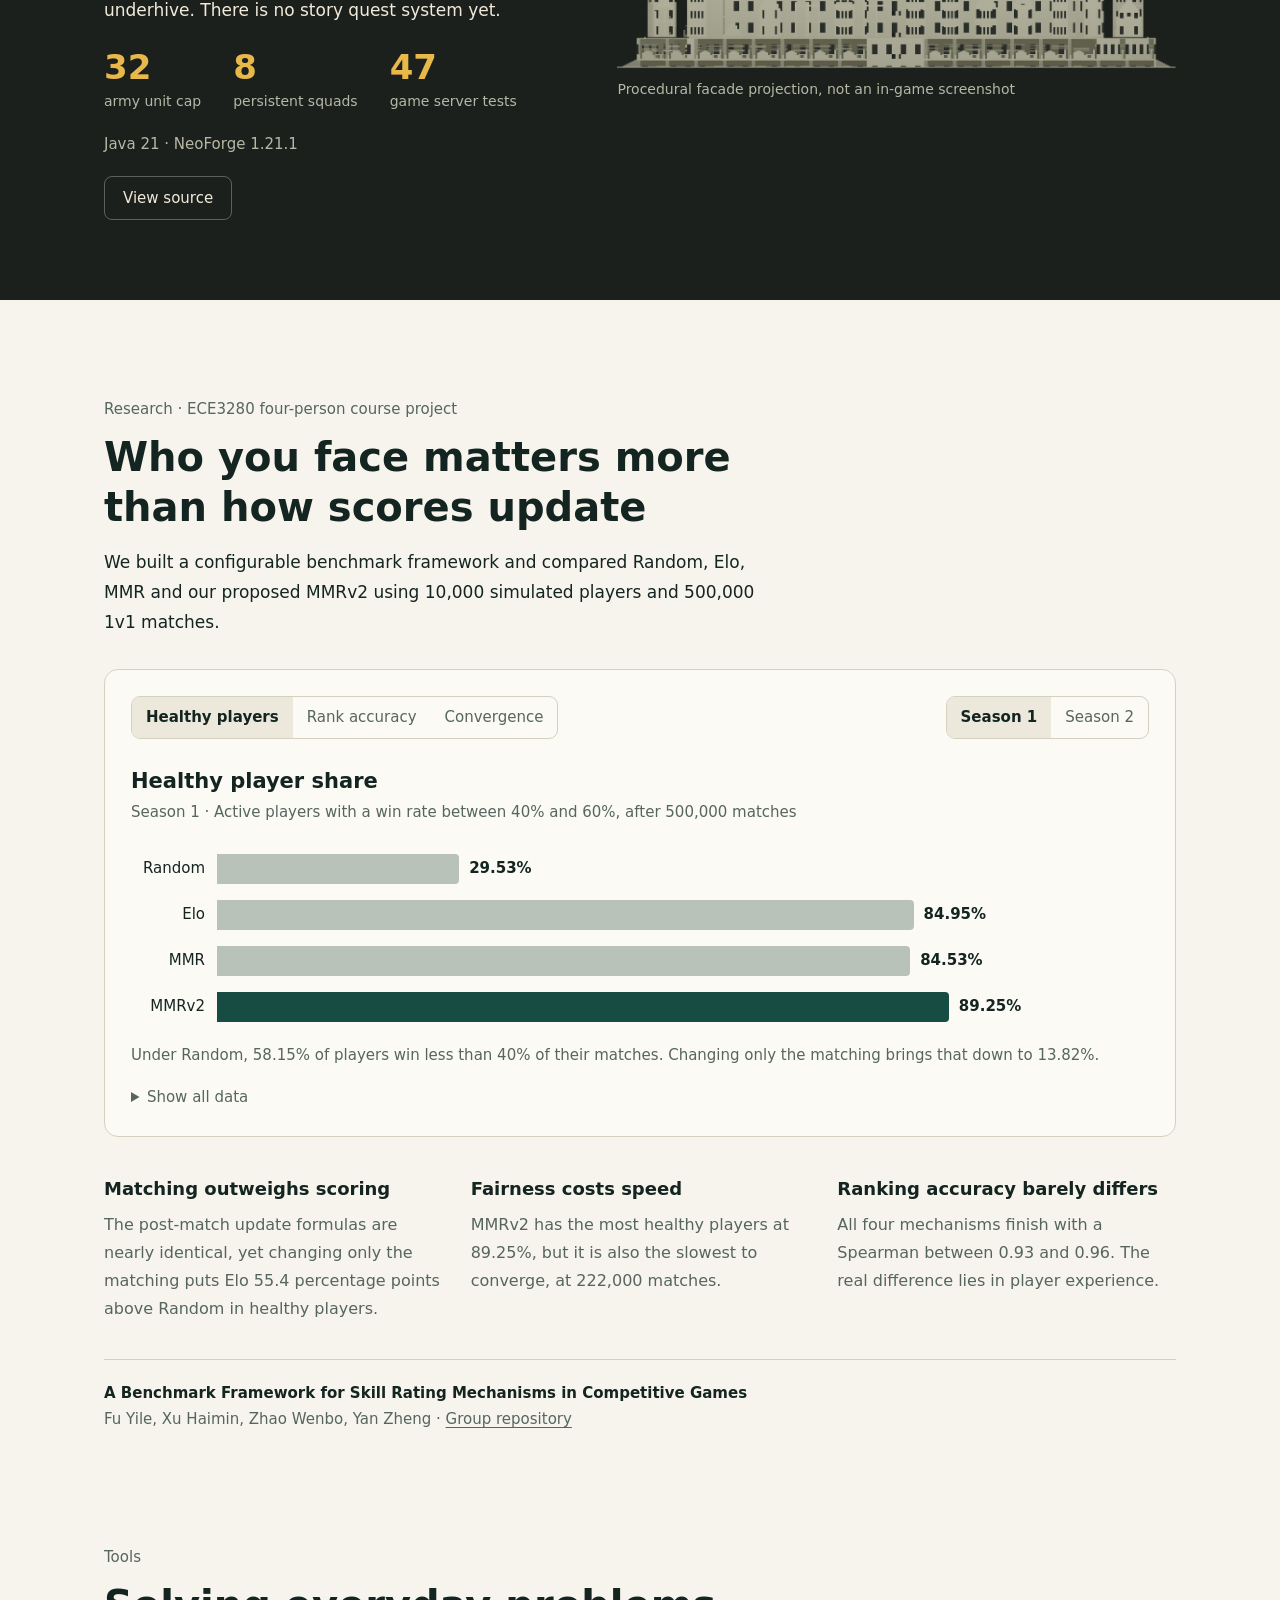
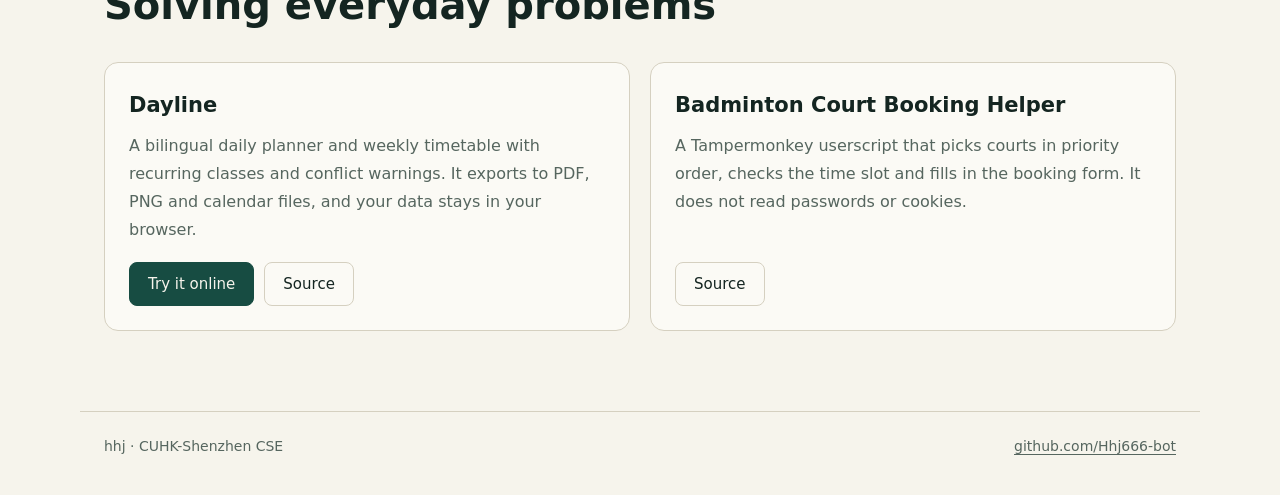
==== commit 827c3063: "Use agent in the headline Size the English headline from its column so it stays on two lines.  Co-Au" ====
--- a/index.html
+++ b/index.html
@@ -6,7 +6,7 @@
   <title>hhj · 个人主页</title>
   <meta name="description" content="hhj，香港中文大学（深圳）CSE 本科生。HiveLab 合屋、灰烬征召模组和匹配机制研究。">
   <link rel="icon" href="favicon.svg" type="image/svg+xml">
-  <link rel="stylesheet" href="styles.css">
+  <link rel="stylesheet" href="styles.css?v=3">
 </head>
 <body>
   <a class="skip" href="#main" data-i18n="skip">跳到正文</a>
@@ -39,7 +39,7 @@
     <section class="hero wrap">
       <div class="hero-copy">
         <p class="eyebrow" data-i18n="heroEyebrow">香港中文大学（深圳）· CSE 本科生</p>
-        <h1 data-i18n="heroTitle">把不同的 AI<br>请进同一间屋子</h1>
+        <h1 data-i18n="heroTitle">把不同的 Agent<br>请进同一间屋子</h1>
         <div class="actions">
           <a class="button primary" href="#hivelab" data-i18n="heroProjects">看看项目</a>
           <a class="button" href="#research" data-i18n="heroResearch">读研究结果</a>
@@ -169,6 +169,6 @@
     <p><a href="https://github.com/Hhj666-bot">github.com/Hhj666-bot</a></p>
   </footer>
 
-  <script src="main.js"></script>
+  <script src="main.js?v=3"></script>
 </body>
 </html>
--- a/styles.css
+++ b/styles.css
@@ -144,7 +144,8 @@
   padding-bottom: 88px;
 }
 h1 { font-size: clamp(38px, 6vw, 64px); line-height: 1.18; letter-spacing: 0; }
-:root[lang="en"] h1 { font-size: clamp(30px, 4.6vw, 52px); }
+.hero-copy { container-type: inline-size; }
+:root[lang="en"] h1 { font-size: min(7.6cqw, 56px); }
 .actions { display: flex; flex-wrap: wrap; gap: 12px; margin-top: 30px; }
 
 .button {
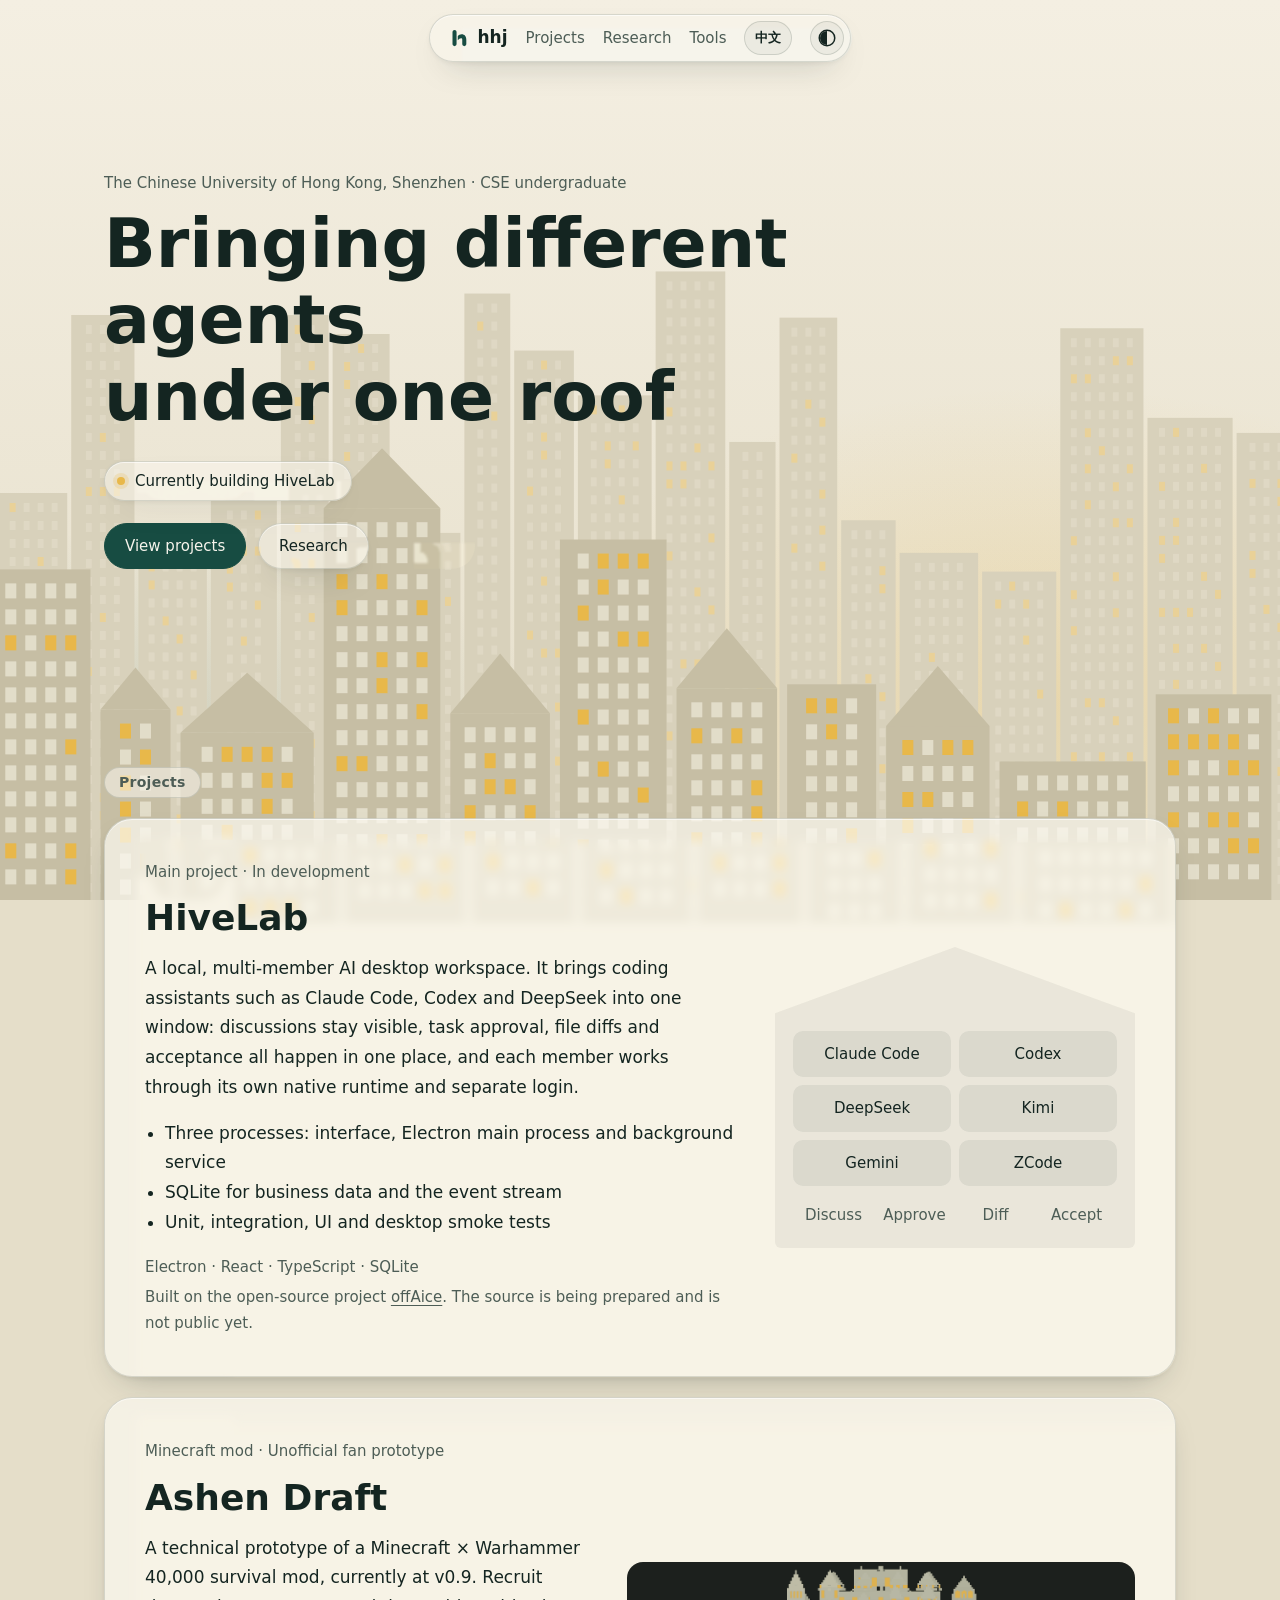
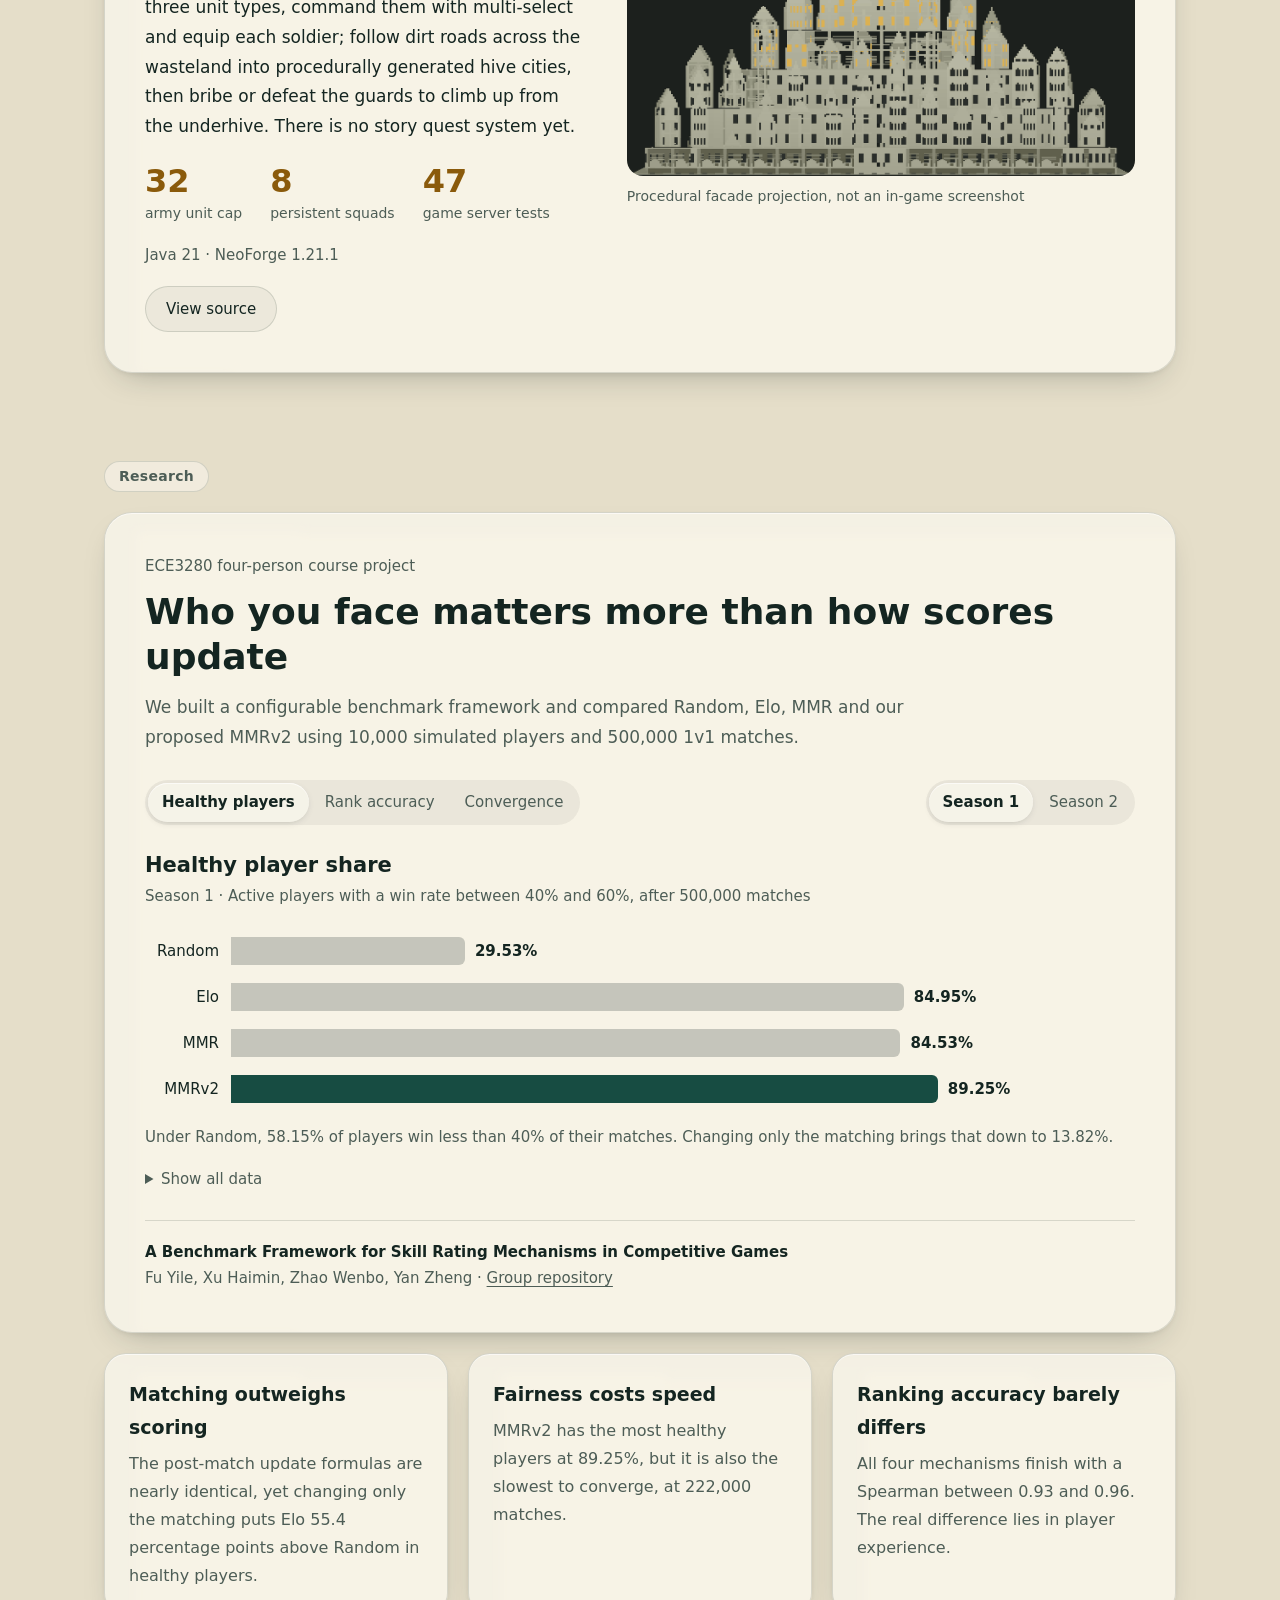
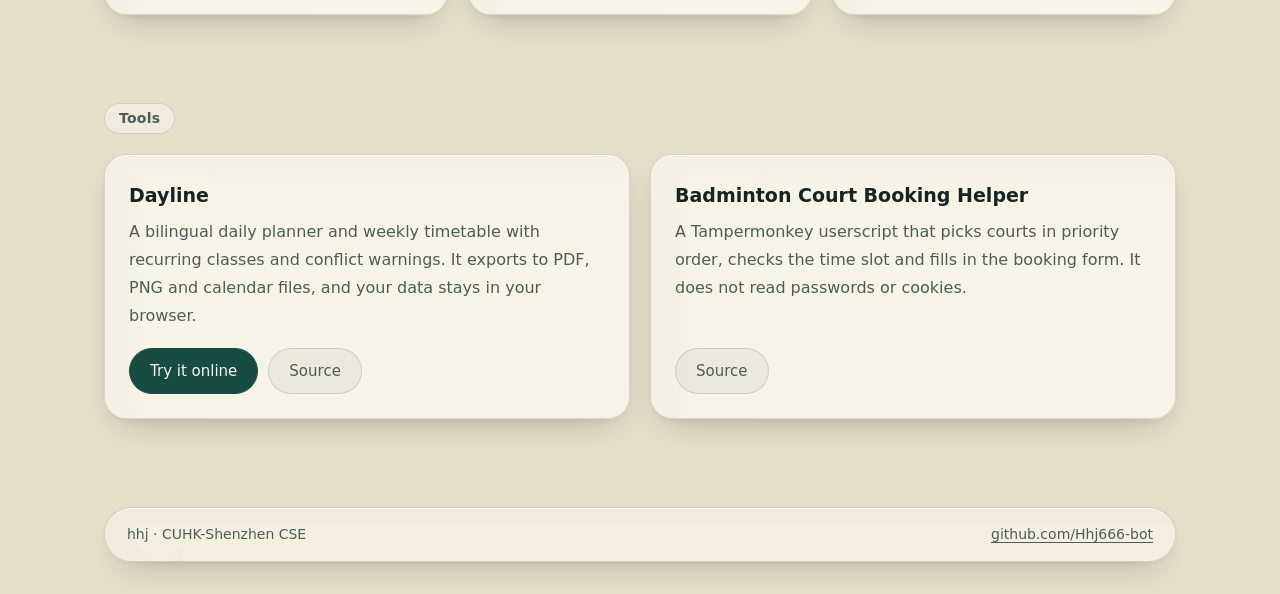
==== commit e988d089: "Redesign with liquid glass over a lit city scene Port HiveLab's refraction map and press spring, fal" ====
--- a/index.html
+++ b/index.html
@@ -6,26 +6,32 @@
   <title>hhj · 个人主页</title>
   <meta name="description" content="hhj，香港中文大学（深圳）CSE 本科生。HiveLab 合屋、灰烬征召模组和匹配机制研究。">
   <link rel="icon" href="favicon.svg" type="image/svg+xml">
-  <link rel="stylesheet" href="styles.css?v=3">
+  <link rel="stylesheet" href="styles.css?v=4">
 </head>
 <body>
   <a class="skip" href="#main" data-i18n="skip">跳到正文</a>
 
+  <div class="scene" aria-hidden="true">
+    <canvas id="scene"></canvas>
+    <div class="scene-lights" id="scene-lights"></div>
+  </div>
+
   <header class="top">
-    <a class="brand" href="#main" aria-label="hhj">
-      <svg viewBox="0 0 512 512" aria-hidden="true"><use href="#mark"/></svg>
-      <span>hhj</span>
-    </a>
-    <nav data-i18n-attr="aria-label:navLabel" aria-label="页面导航">
-      <a href="#hivelab" data-i18n="navProjects">项目</a>
-      <a href="#research" data-i18n="navResearch">研究</a>
-      <a href="#tools" data-i18n="navTools">小工具</a>
-      <a href="https://github.com/Hhj666-bot">GitHub</a>
-    </nav>
-    <button class="lang" type="button" lang="en">EN</button>
-    <button class="theme" type="button" data-i18n-attr="aria-label:themeLabel" aria-label="切换深浅色">
-      <span aria-hidden="true"></span>
-    </button>
+    <div class="top-bar glass">
+      <a class="brand" href="#main" aria-label="hhj">
+        <svg viewBox="0 0 512 512" aria-hidden="true"><use href="#mark"/></svg>
+        <span>hhj</span>
+      </a>
+      <nav data-i18n-attr="aria-label:navLabel" aria-label="页面导航">
+        <a href="#projects" data-i18n="navProjects">项目</a>
+        <a href="#research" data-i18n="navResearch">研究</a>
+        <a href="#tools" data-i18n="navTools">小工具</a>
+      </nav>
+      <button class="chip lang" type="button" lang="en">EN</button>
+      <button class="chip theme" type="button" data-i18n-attr="aria-label:themeLabel" aria-label="切换深浅色">
+        <span aria-hidden="true"></span>
+      </button>
+    </div>
   </header>
 
   <svg width="0" height="0" style="position:absolute" aria-hidden="true">
@@ -37,46 +43,47 @@
 
   <main id="main">
     <section class="hero wrap">
-      <div class="hero-copy">
-        <p class="eyebrow" data-i18n="heroEyebrow">香港中文大学（深圳）· CSE 本科生</p>
-        <h1 data-i18n="heroTitle">把不同的 Agent<br>请进同一间屋子</h1>
-        <div class="actions">
-          <a class="button primary" href="#hivelab" data-i18n="heroProjects">看看项目</a>
-          <a class="button" href="#research" data-i18n="heroResearch">读研究结果</a>
-        </div>
-      </div>
-      <svg id="skyline" class="skyline" viewBox="0 0 420 330" role="img" data-i18n-attr="aria-label:skylineLabel" aria-label="一栋窗户明暗变化的屋子"></svg>
-    </section>
-
-    <section id="hivelab" class="feature wrap">
-      <div class="feature-copy">
-        <p class="eyebrow" data-i18n="hiveEyebrow">主要项目 · 开发中</p>
-        <h2 data-i18n="hiveTitle">HiveLab 合屋</h2>
-        <p data-i18n="hiveBody">本机多成员 AI 桌面工作台。把 Claude Code、Codex、DeepSeek 等编程助手请进同一个窗口：讨论过程公开可见，任务审批、文件差异和成果验收都在一处完成，每位成员用各自的原生执行端和独立登录工作。</p>
-        <ul class="points">
-          <li data-i18n="hivePoint1">界面、Electron 主进程、后台执行服务三进程分工</li>
-          <li data-i18n="hivePoint2">SQLite 保存业务数据和事件流</li>
-          <li data-i18n="hivePoint3">单元、集成、界面和桌面冒烟测试</li>
-        </ul>
-        <p class="tags">Electron · React · TypeScript · SQLite</p>
-        <p class="note" data-i18n="hiveNote">基于开源项目 <a href="https://github.com/tonyAmadeus/offAice">offAice</a> 持续开发，源码整理中，暂未公开。</p>
-      </div>
-      <div class="house" aria-hidden="true">
-        <div class="rooms">
-          <span>Claude Code</span><span>Codex</span><span>DeepSeek</span>
-          <span>Kimi</span><span>Gemini</span><span>ZCode</span>
-        </div>
-        <ol class="flow">
-          <li data-i18n="flow1">讨论</li><li data-i18n="flow2">审批</li><li data-i18n="flow3">差异</li><li data-i18n="flow4">验收</li>
-        </ol>
+      <p class="eyebrow" data-i18n="heroEyebrow">香港中文大学（深圳）· CSE 本科生</p>
+      <h1 data-i18n="heroTitle">把不同的 Agent<br>请进同一间屋子</h1>
+      <p class="status glass"><span class="dot" aria-hidden="true"></span><span data-i18n="heroStatus">正在开发 HiveLab 合屋</span></p>
+      <div class="actions">
+        <a class="button primary" href="#projects" data-i18n="heroProjects">查看项目</a>
+        <a class="button glass" href="#research" data-i18n="heroResearch">研究结果</a>
+        <a class="button glass" href="https://github.com/Hhj666-bot">GitHub</a>
       </div>
     </section>
 
-    <section class="ashen">
-      <div class="wrap ashen-grid">
+    <section id="projects" class="wrap stack">
+      <h2 class="section-label" data-i18n="labelProjects">项目</h2>
+
+      <article class="panel glass reading feature">
+        <div>
+          <p class="eyebrow" data-i18n="hiveEyebrow">主要项目 · 开发中</p>
+          <h3 class="title" data-i18n="hiveTitle">HiveLab 合屋</h3>
+          <p data-i18n="hiveBody">本机多成员 AI 桌面工作台。把 Claude Code、Codex、DeepSeek 等编程助手请进同一个窗口：讨论过程公开可见，任务审批、文件差异和成果验收都在一处完成，每位成员用各自的原生执行端和独立登录工作。</p>
+          <ul class="points">
+            <li data-i18n="hivePoint1">界面、Electron 主进程、后台执行服务三进程分工</li>
+            <li data-i18n="hivePoint2">SQLite 保存业务数据和事件流</li>
+            <li data-i18n="hivePoint3">单元、集成、界面和桌面冒烟测试</li>
+          </ul>
+          <p class="tags">Electron · React · TypeScript · SQLite</p>
+          <p class="note" data-i18n="hiveNote">基于开源项目 <a href="https://github.com/tonyAmadeus/offAice">offAice</a> 持续开发，源码整理中，暂未公开。</p>
+        </div>
+        <div class="house" aria-hidden="true">
+          <div class="rooms">
+            <span>Claude Code</span><span>Codex</span><span>DeepSeek</span>
+            <span>Kimi</span><span>Gemini</span><span>ZCode</span>
+          </div>
+          <ol class="flow">
+            <li data-i18n="flow1">讨论</li><li data-i18n="flow2">审批</li><li data-i18n="flow3">差异</li><li data-i18n="flow4">验收</li>
+          </ol>
+        </div>
+      </article>
+
+      <article class="panel glass reading ashen">
         <div>
           <p class="eyebrow" data-i18n="ashenEyebrow">Minecraft 模组 · 非官方同人原型</p>
-          <h2 data-i18n="ashenTitle">灰烬征召 Ashen Draft</h2>
+          <h3 class="title" data-i18n="ashenTitle">灰烬征召 Ashen Draft</h3>
           <p data-i18n="ashenBody">Minecraft × 战锤 40,000 生存模组技术样机，目前是 v0.9。招募三种兵种，多选指挥、单兵配装；沿荒原土路走进程序化生成的分层巢都，贿赂或击败守卫，从底巢一路往上走。还没有剧情任务系统。</p>
           <dl class="facts">
             <div><dt>32</dt><dd data-i18n="fact1">单位军队上限</dd></div>
@@ -84,23 +91,23 @@
             <div><dt>47</dt><dd data-i18n="fact3">项游戏服务器测试</dd></div>
           </dl>
           <p class="tags">Java 21 · NeoForge 1.21.1</p>
-          <p><a class="button light" href="https://github.com/Hhj666-bot/Ashen-Draft" data-i18n="viewSource">查看源码</a></p>
+          <p><a class="button" href="https://github.com/Hhj666-bot/Ashen-Draft" data-i18n="viewSource">查看源码</a></p>
         </div>
         <figure>
           <img src="assets/hive-facade.png" data-i18n-attr="alt:facadeAlt" alt="程序化生成的巢都外立面：层层退台的塔楼和亮着灯的窗" width="1200" height="506" loading="lazy">
           <figcaption data-i18n="facadeCaption">程序化外立面投影，非游戏截图</figcaption>
         </figure>
-      </div>
+      </article>
     </section>
 
-    <section id="research" class="research wrap">
-      <header class="section-head">
-        <p class="eyebrow" data-i18n="researchEyebrow">研究 · ECE3280 四人小组课程项目</p>
-        <h2 data-i18n="researchTitle">对手怎么配，比分数怎么算更重要</h2>
-        <p data-i18n="researchBody">我们搭了一个可配置的基准框架，用 1 万名模拟玩家和 50 万场 1v1 对局，比较 Random、Elo、MMR 和我们提出的 MMRv2 四种机制。</p>
-      </header>
+    <section id="research" class="wrap stack">
+      <h2 class="section-label" data-i18n="labelResearch">研究</h2>
 
-      <div class="chart-card">
+      <article class="panel glass reading">
+        <p class="eyebrow" data-i18n="researchEyebrow">ECE3280 四人小组课程项目</p>
+        <h3 class="title" data-i18n="researchTitle">对手怎么配，比分数怎么算更重要</h3>
+        <p class="intro" data-i18n="researchBody">我们搭建了一个可配置的基准框架，用 1 万名模拟玩家和 50 万场 1v1 对局，比较 Random、Elo、MMR 和我们提出的 MMRv2 四种机制。</p>
+
         <div class="controls">
           <div class="segmented" role="group" data-i18n-attr="aria-label:metricLabel" aria-label="选择指标" id="metric">
             <button type="button" data-value="healthy" aria-pressed="true" data-i18n="metricHealthy">健康玩家占比</button>
@@ -112,7 +119,7 @@
             <button type="button" data-value="s2" aria-pressed="false" data-i18n="season2">第二赛季</button>
           </div>
         </div>
-        <h3 id="chart-title"></h3>
+        <h4 id="chart-title"></h4>
         <p class="chart-sub" id="chart-sub"></p>
         <div class="bars" id="bars"></div>
         <p class="chart-foot" id="chart-foot"></p>
@@ -120,42 +127,39 @@
           <summary data-i18n="showData">查看全部数据</summary>
           <div class="table-wrap"><table id="data-table"></table></div>
         </details>
-      </div>
 
-      <div class="findings">
-        <article>
+        <p class="paper">
+          <strong>A Benchmark Framework for Skill Rating Mechanisms in Competitive Games</strong><br>
+          Fu Yile, Xu Haimin, Zhao Wenbo, Yan Zheng ·
+          <a href="https://github.com/max4877654/ECE3280-Skill-Rating-Benchmark" data-i18n="paperRepo">小组公开仓库</a>
+        </p>
+      </article>
+
+      <div class="grid three">
+        <article class="card glass reading">
           <h3 data-i18n="finding1Title">匹配比算分更重要</h3>
           <p data-i18n="finding1Body">赛后更新公式几乎相同，只改匹配方式，Elo 的健康玩家占比就比 Random 高 55.4 个百分点。</p>
         </article>
-        <article>
+        <article class="card glass reading">
           <h3 data-i18n="finding2Title">公平和速度要取舍</h3>
           <p data-i18n="finding2Body">MMRv2 的健康玩家最多，达到 89.25%，但收敛也最慢，要 22.2 万场。</p>
         </article>
-        <article>
+        <article class="card glass reading">
           <h3 data-i18n="finding3Title">排名差距其实不大</h3>
           <p data-i18n="finding3Body">四种机制最终的 Spearman 都在 0.93 到 0.96 之间，差别主要落在玩家体验上。</p>
         </article>
       </div>
-
-      <p class="paper">
-        <strong>A Benchmark Framework for Skill Rating Mechanisms in Competitive Games</strong><br>
-        Fu Yile, Xu Haimin, Zhao Wenbo, Yan Zheng ·
-        <a href="https://github.com/max4877654/ECE3280-Skill-Rating-Benchmark" data-i18n="paperRepo">小组公开仓库</a>
-      </p>
     </section>
 
-    <section id="tools" class="tools wrap">
-      <header class="section-head">
-        <p class="eyebrow" data-i18n="toolsEyebrow">小工具</p>
-        <h2 data-i18n="toolsTitle">解决自己的日常问题</h2>
-      </header>
-      <div class="tool-grid">
-        <article>
+    <section id="tools" class="wrap stack">
+      <h2 class="section-label" data-i18n="labelTools">小工具</h2>
+      <div class="grid two">
+        <article class="card glass reading">
           <h3>Dayline</h3>
           <p data-i18n="daylineBody">中英双语日程与周课表。支持每周重复课程和冲突提醒，可导出 PDF、PNG 和日历文件。数据只存在你的浏览器里。</p>
           <p class="links"><a class="button primary" href="dayline/" data-i18n="tryOnline">在线试用</a><a class="button" href="https://github.com/Hhj666-bot/Dayline" data-i18n="source">源码</a></p>
         </article>
-        <article>
+        <article class="card glass reading">
           <h3 data-i18n="badmintonTitle">羽毛球场地预订助手</h3>
           <p data-i18n="badmintonBody">Tampermonkey 用户脚本。按场地优先顺序选场，核对时段后填写预订表单，不读取密码和 Cookie。</p>
           <p class="links"><a class="button" href="https://github.com/Hhj666-bot/badminton-helper" data-i18n="source">源码</a></p>
@@ -164,11 +168,14 @@
     </section>
   </main>
 
-  <footer class="foot wrap">
-    <p data-i18n="footer">hhj · 香港中文大学（深圳）CSE</p>
-    <p><a href="https://github.com/Hhj666-bot">github.com/Hhj666-bot</a></p>
+  <footer class="wrap">
+    <div class="foot glass">
+      <p data-i18n="footer">hhj · 香港中文大学（深圳）CSE</p>
+      <p><a href="https://github.com/Hhj666-bot">github.com/Hhj666-bot</a></p>
+    </div>
   </footer>
 
-  <script src="main.js?v=3"></script>
+  <script src="main.js?v=4"></script>
+  <script src="glass.js?v=4"></script>
 </body>
 </html>
--- a/styles.css
+++ b/styles.css
@@ -1,115 +1,201 @@
 :root {
-  --bg: #f6f4ec;
-  --panel: #ece8db;
-  --card: #fbfaf5;
   --ink: #142521;
-  --muted: #56665f;
-  --line: #d5d0c0;
+  --muted: #4d5d56;
+  --line: rgb(20 37 33 / 14%);
   --brand: #174c42;
   --on-brand: #f6f4ec;
-  --bar: #b9c2b8;
+  --accent: #e8b84a;
+  --accent-text: #8a5a0b;
+  --bar: rgb(20 37 33 / 22%);
   --hot: #174c42;
-  --amber: #e8b84a;
-  --amber-text: #8a5a0b;
-  --win: #ddd8c8;
-  --bldg: #cfc9b6;
-  --ashen: #1c201d;
+
+  --tint: rgb(250 247 238 / 56%);
+  --tint-reading: rgb(250 247 238 / 74%);
+  --rim: rgb(20 37 33 / 14%);
+  --highlight: rgb(255 255 255 / 62%);
+  --shadow: 0 14px 34px -18px rgb(20 37 33 / 38%), 0 2px 8px -4px rgb(20 37 33 / 16%);
+  --sheen: rgb(255 255 255 / 34%);
+
+  --sky-1: #f4efe2;
+  --sky-2: #e5dec9;
+  --far: #d8d1bb;
+  --near: #c6bea4;
+  --win-off: #e6e0ce;
+  --win-lit: #e8b84a;
+  --win-far: #efd28d;
+  --glow-a: rgb(232 184 74 / 26%);
+  --glow-b: rgb(23 76 66 / 14%);
   color-scheme: light;
 }
 
 :root[data-theme="dark"] {
-  --bg: #10211d;
-  --panel: #17302a;
-  --card: #152a25;
   --ink: #f3f0e6;
-  --muted: #a3b5ae;
-  --line: #2c443d;
+  --muted: #b2c2bb;
+  --line: rgb(243 240 230 / 14%);
   --brand: #e8b84a;
   --on-brand: #142521;
-  --bar: #3e5a52;
+  --bar: rgb(243 240 230 / 22%);
   --hot: #e8b84a;
-  --amber-text: #e8b84a;
-  --win: #1d3932;
-  --bldg: #17302a;
-  --ashen: #1c201d;
+  --accent-text: #e8b84a;
+  --tint: rgb(13 28 24 / 50%);
+  --tint-reading: rgb(13 28 24 / 70%);
+  --rim: rgb(243 240 230 / 15%);
+  --highlight: rgb(255 255 255 / 13%);
+  --shadow: 0 18px 40px -18px rgb(0 0 0 / 60%), 0 2px 8px -4px rgb(0 0 0 / 30%);
+  --sheen: rgb(255 255 255 / 10%);
+  --sky-1: #08130f;
+  --sky-2: #10241e;
+  --far: #11241f;
+  --near: #163029;
+  --win-off: #1d3832;
+  --win-lit: #e8b84a;
+  --win-far: #9c7a33;
+  --glow-a: rgb(232 184 74 / 16%);
+  --glow-b: rgb(64 160 130 / 14%);
   color-scheme: dark;
 }
 
 @media (prefers-color-scheme: dark) {
   :root:not([data-theme="light"]) {
-    --bg: #10211d;
-    --panel: #17302a;
-    --card: #152a25;
     --ink: #f3f0e6;
-    --muted: #a3b5ae;
-    --line: #2c443d;
+    --muted: #b2c2bb;
+    --line: rgb(243 240 230 / 14%);
     --brand: #e8b84a;
     --on-brand: #142521;
-    --bar: #3e5a52;
+    --bar: rgb(243 240 230 / 22%);
     --hot: #e8b84a;
-    --amber-text: #e8b84a;
-    --win: #1d3932;
-    --bldg: #17302a;
-    --ashen: #1c201d;
+    --accent-text: #e8b84a;
+    --tint: rgb(13 28 24 / 50%);
+    --tint-reading: rgb(13 28 24 / 70%);
+    --rim: rgb(243 240 230 / 15%);
+    --highlight: rgb(255 255 255 / 13%);
+    --shadow: 0 18px 40px -18px rgb(0 0 0 / 60%), 0 2px 8px -4px rgb(0 0 0 / 30%);
+    --sheen: rgb(255 255 255 / 10%);
+    --sky-1: #08130f;
+    --sky-2: #10241e;
+    --far: #11241f;
+    --near: #163029;
+    --win-off: #1d3832;
+    --win-lit: #e8b84a;
+    --win-far: #9c7a33;
+    --glow-a: rgb(232 184 74 / 16%);
+    --glow-b: rgb(64 160 130 / 14%);
     color-scheme: dark;
   }
 }
 
 * { box-sizing: border-box; }
 
-html { scroll-behavior: smooth; scroll-padding-top: 76px; }
+html { scroll-behavior: smooth; scroll-padding-top: 96px; }
 
 body {
   margin: 0;
-  background: var(--bg);
+  min-height: 100vh;
+  background: var(--sky-2);
   color: var(--ink);
   font: 17px/1.75 "Segoe UI", "PingFang SC", "Microsoft YaHei", "Noto Sans CJK SC", system-ui, sans-serif;
 }
 
 a { color: inherit; text-underline-offset: 3px; }
-h1, h2, h3, p { margin: 0; }
+h1, h2, h3, h4, p { margin: 0; }
 img { display: block; max-width: 100%; height: auto; }
-
-:focus-visible { outline: 2px solid var(--amber-text); outline-offset: 2px; }
-
-.wrap { width: min(1120px, 100%); margin: 0 auto; padding: 0 24px; }
+:focus-visible { outline: 2px solid var(--accent-text); outline-offset: 2px; }
 
 .skip { position: absolute; left: -999px; }
-.skip:focus { left: 16px; top: 12px; z-index: 20; background: var(--card); padding: 6px 12px; }
-
+.skip:focus { left: 16px; top: 12px; z-index: 30; background: var(--tint-reading); padding: 6px 12px; }
+
+.wrap { width: min(1120px, 100%); margin: 0 auto; padding-left: 24px; padding-right: 24px; }
+
+/* Fixed scene: the detail the glass refracts. */
+.scene {
+  position: fixed;
+  inset: 0;
+  z-index: -1;
+  background:
+    radial-gradient(60% 50% at 82% 78%, var(--glow-a), transparent 70%),
+    radial-gradient(50% 45% at 12% 90%, var(--glow-b), transparent 70%),
+    linear-gradient(var(--sky-1), var(--sky-2));
+}
+.scene canvas { position: absolute; inset: 0; width: 100%; height: 100%; }
+.scene-lights { position: absolute; inset: 0; }
+.scene-lights span {
+  position: absolute;
+  border-radius: 2px;
+  background: var(--win-lit);
+  opacity: .15;
+  animation: light 11s ease-in-out infinite;
+}
+@keyframes light { 0%, 100% { opacity: .15; } 40%, 70% { opacity: 1; } }
+
+/* Glass material. Without SVG backdrop filters it stays a frosted pane. */
+.glass {
+  position: relative;
+  background: var(--tint);
+  border: 1px solid var(--rim);
+  box-shadow: inset 0 1px 0 var(--highlight), var(--shadow);
+  -webkit-backdrop-filter: blur(14px) saturate(1.4);
+  backdrop-filter: blur(14px) saturate(1.4);
+}
+.glass.reading { background: var(--tint-reading); }
+:root[data-liquid="true"] .glass {
+  -webkit-backdrop-filter: none;
+  backdrop-filter: var(--refraction, blur(0px)) blur(1.25px) contrast(1.2) brightness(.95) saturate(.95);
+}
+:root[data-liquid="true"] .glass.reading {
+  backdrop-filter: var(--refraction, blur(0px)) blur(5px) contrast(1.1) saturate(1.05);
+}
+.glass::after {
+  content: "";
+  position: absolute;
+  inset: 0;
+  border-radius: inherit;
+  pointer-events: none;
+  opacity: 0;
+  background: radial-gradient(240px circle at var(--mx, 50%) var(--my, 0%), var(--sheen), transparent 70%);
+  transition: opacity .3s ease;
+}
+.glass[data-lit]::after { opacity: 1; }
+
+/* Floating navigation. */
 .top {
   position: sticky;
-  top: 0;
-  z-index: 10;
+  top: 14px;
+  z-index: 20;
+  display: flex;
+  justify-content: center;
+  padding: 0 16px;
+  margin-top: 14px;
+}
+.top-bar {
   display: flex;
   align-items: center;
-  gap: 24px;
-  width: min(1120px, 100%);
-  margin: 0 auto;
-  padding: 14px 24px;
-  background: color-mix(in srgb, var(--bg) 92%, transparent);
-  backdrop-filter: blur(8px);
-}
-
-.brand { display: flex; align-items: center; gap: 6px; font-weight: 700; font-size: 19px; text-decoration: none; }
-.brand svg { width: 30px; height: 30px; color: var(--brand); }
-
-.top nav { display: flex; gap: 22px; margin-left: auto; font-size: 15px; }
+  gap: 18px;
+  padding: 6px 6px 6px 16px;
+  border-radius: 999px;
+}
+.brand { display: flex; align-items: center; gap: 6px; font-weight: 700; font-size: 17px; text-decoration: none; }
+.brand svg { width: 26px; height: 26px; color: var(--brand); }
+.top nav { display: flex; gap: 18px; font-size: 15px; }
 .top nav a { color: var(--muted); text-decoration: none; }
 .top nav a:hover { color: var(--ink); }
 
-.theme {
-  width: 34px;
+.chip {
   height: 34px;
-  padding: 0;
-  display: grid;
+  min-width: 34px;
+  padding: 0 10px;
+  display: inline-grid;
   place-items: center;
-  border: 1px solid var(--line);
-  border-radius: 50%;
-  background: none;
+  border: 1px solid var(--rim);
+  border-radius: 999px;
+  background: color-mix(in srgb, var(--ink) 5%, transparent);
   color: var(--ink);
+  font: inherit;
+  font-size: 13px;
+  font-weight: 600;
   cursor: pointer;
 }
+.chip:hover { background: color-mix(in srgb, var(--ink) 10%, transparent); }
+.theme { padding: 0; }
 .theme span {
   width: 14px;
   height: 14px;
@@ -118,82 +204,81 @@
   box-shadow: 0 0 0 1.5px currentColor;
 }
 
-.lang {
-  height: 34px;
-  min-width: 34px;
-  padding: 0 9px;
-  border: 1px solid var(--line);
-  border-radius: 17px;
-  background: none;
-  color: var(--ink);
-  font: inherit;
-  font-size: 13px;
+/* Hero sits on the scene itself. */
+.hero { padding-top: clamp(64px, 12vh, 140px); padding-bottom: clamp(96px, 22vh, 220px); }
+.eyebrow { color: var(--muted); font-size: 15px; margin-bottom: 10px; }
+h1 { max-width: 12em; font-size: clamp(40px, 7vw, 76px); line-height: 1.12; letter-spacing: 0; }
+:root[lang="en"] h1 { font-size: clamp(36px, 6vw, 68px); max-width: 13em; }
+.status {
+  display: inline-flex;
+  align-items: center;
+  gap: 10px;
+  margin-top: 26px;
+  padding: 6px 16px 6px 12px;
+  border-radius: 999px;
+  font-size: 15px;
+}
+.dot { width: 8px; height: 8px; border-radius: 50%; background: var(--accent); box-shadow: 0 0 0 4px rgb(232 184 74 / 22%); }
+.actions { display: flex; flex-wrap: wrap; gap: 12px; margin-top: 22px; }
+
+.button {
+  display: inline-block;
+  padding: 9px 20px;
+  border: 1px solid var(--rim);
+  border-radius: 999px;
+  background: color-mix(in srgb, var(--ink) 5%, transparent);
+  font-size: 15px;
+  text-decoration: none;
+  touch-action: manipulation;
+}
+.button:hover { background: color-mix(in srgb, var(--ink) 10%, transparent); }
+.button.glass { background: var(--tint); }
+.button.primary { background: var(--brand); border-color: var(--brand); color: var(--on-brand); }
+.button.primary:hover { filter: brightness(1.08); }
+
+/* Sections. */
+.stack { display: grid; gap: 20px; padding-bottom: 88px; }
+.section-label {
+  justify-self: start;
+  padding: 2px 14px;
+  border-radius: 999px;
+  background: var(--tint);
+  border: 1px solid var(--rim);
+  color: var(--muted);
+  font-size: 14px;
   font-weight: 600;
-  cursor: pointer;
-}
-.lang:hover, .theme:hover { border-color: var(--muted); }
-
-.eyebrow { color: var(--muted); font-size: 15px; margin-bottom: 10px; }
-
-.hero {
+  letter-spacing: .02em;
+}
+.panel { border-radius: 28px; padding: clamp(22px, 4vw, 40px); }
+.card { border-radius: 22px; padding: 24px; display: flex; flex-direction: column; }
+.title { font-size: clamp(26px, 3.6vw, 36px); line-height: 1.25; margin-bottom: 14px; }
+.card h3 { font-size: 19px; margin-bottom: 6px; }
+.card p { color: var(--muted); font-size: 16px; }
+.points { margin: 16px 0 0; padding-left: 20px; }
+.tags { margin-top: 16px; color: var(--muted); font-size: 15px; }
+.note { margin-top: 4px; color: var(--muted); font-size: 15px; }
+.grid { display: grid; gap: 20px; }
+.grid.two { grid-template-columns: repeat(2, minmax(0, 1fr)); }
+.grid.three { grid-template-columns: repeat(3, minmax(0, 1fr)); }
+.links { display: flex; flex-wrap: wrap; gap: 10px; margin-top: auto; padding-top: 18px; color: var(--ink); }
+
+.feature {
   display: grid;
-  grid-template-columns: minmax(0, 1.1fr) minmax(0, 1fr);
+  grid-template-columns: minmax(0, 1fr) minmax(0, 360px);
   gap: 40px;
   align-items: center;
-  padding-top: 72px;
-  padding-bottom: 88px;
-}
-h1 { font-size: clamp(38px, 6vw, 64px); line-height: 1.18; letter-spacing: 0; }
-.hero-copy { container-type: inline-size; }
-:root[lang="en"] h1 { font-size: min(7.6cqw, 56px); }
-.actions { display: flex; flex-wrap: wrap; gap: 12px; margin-top: 30px; }
-
-.button {
-  display: inline-block;
-  padding: 8px 18px;
-  border: 1px solid var(--line);
-  border-radius: 8px;
-  font-size: 15px;
-  text-decoration: none;
-  background: transparent;
-}
-.button:hover { border-color: var(--muted); }
-.button.primary { background: var(--brand); border-color: var(--brand); color: var(--on-brand); }
-.button.primary:hover { opacity: .9; }
-.button.light { border-color: #5b625b; color: #f1eada; }
-.button.light:hover { border-color: #f1eada; }
-
-.skyline { width: 100%; height: auto; }
-.skyline .body { fill: var(--bldg); }
-.skyline .ground { fill: var(--line); }
-.skyline .off { fill: var(--win); }
-.skyline .lit { fill: var(--amber); }
-.skyline .pulse { fill: var(--amber); animation: pulse 9s ease-in-out infinite; }
-@keyframes pulse { 0%, 100% { opacity: .12; } 45%, 70% { opacity: 1; } }
-
-.feature {
-  display: grid;
-  grid-template-columns: minmax(0, 1fr) minmax(0, 420px);
-  gap: 56px;
-  align-items: center;
-  padding-top: 40px;
-  padding-bottom: 96px;
-}
-h2 { font-size: clamp(28px, 4vw, 40px); line-height: 1.25; margin-bottom: 16px; }
-.points { margin: 18px 0 0; padding-left: 20px; }
-.tags { margin-top: 18px; color: var(--muted); font-size: 15px; }
-.note { margin-top: 6px; color: var(--muted); font-size: 15px; }
-
+}
 .house {
-  padding: 96px 20px 22px;
-  background: var(--panel);
+  padding: 84px 18px 20px;
+  border-radius: 6px;
+  background: color-mix(in srgb, var(--ink) 6%, transparent);
   clip-path: polygon(50% 0, 100% 22%, 100% 100%, 0 100%, 0 22%);
 }
-.rooms { display: grid; grid-template-columns: repeat(2, 1fr); gap: 10px; }
+.rooms { display: grid; grid-template-columns: repeat(2, 1fr); gap: 8px; }
 .rooms span {
-  padding: 12px 6px;
-  border-radius: 8px;
-  background: var(--bg);
+  padding: 10px 6px;
+  border-radius: 10px;
+  background: color-mix(in srgb, var(--ink) 7%, transparent);
   text-align: center;
   font-size: 15px;
   animation: room 12s ease-in-out infinite;
@@ -205,12 +290,12 @@
 .rooms span:nth-child(6) { animation-delay: 10s; }
 @keyframes room {
   0%, 42%, 100% { box-shadow: inset 0 0 0 0 transparent; }
-  12%, 30% { box-shadow: inset 0 0 0 2px var(--amber); }
+  12%, 30% { box-shadow: inset 0 0 0 2px var(--accent); }
 }
 .flow {
   display: grid;
   grid-template-columns: repeat(4, 1fr);
-  margin: 18px 0 0;
+  margin: 16px 0 0;
   padding: 0;
   list-style: none;
   text-align: center;
@@ -218,45 +303,49 @@
   font-size: 15px;
 }
 
-.ashen { background: var(--ashen); color: #f1eada; padding: 80px 0; }
-.ashen .eyebrow, .ashen .tags, .ashen figcaption { color: #b7b7a6; }
-.ashen-grid {
+.ashen {
   display: grid;
-  grid-template-columns: minmax(0, 1fr) minmax(0, 1.2fr);
-  gap: 48px;
+  grid-template-columns: minmax(0, 1fr) minmax(0, 1.15fr);
+  gap: 40px;
   align-items: center;
 }
 .ashen figure { margin: 0; }
-.ashen figcaption { margin-top: 8px; font-size: 14px; }
-.facts { display: flex; flex-wrap: wrap; gap: 32px; margin: 24px 0 0; }
-.facts dt { font-size: 34px; font-weight: 700; line-height: 1.1; color: #e8b84a; }
-.facts dd { margin: 2px 0 0; color: #b7b7a6; font-size: 14px; }
-.ashen-grid .button { margin-top: 18px; }
-
-.research { padding-top: 96px; padding-bottom: 72px; }
-.section-head { max-width: 40em; margin-bottom: 32px; }
-
-.chart-card {
-  padding: 26px;
-  background: var(--card);
-  border: 1px solid var(--line);
-  border-radius: 14px;
-}
-.controls { display: flex; flex-wrap: wrap; justify-content: space-between; gap: 12px; margin-bottom: 24px; }
-.segmented { display: inline-flex; flex-wrap: wrap; border: 1px solid var(--line); border-radius: 9px; overflow: hidden; }
+.ashen img { border-radius: 16px; }
+.ashen figcaption { margin-top: 8px; color: var(--muted); font-size: 14px; }
+.facts { display: flex; flex-wrap: wrap; gap: 28px; margin: 22px 0 0; }
+.facts dt { font-size: 32px; font-weight: 700; line-height: 1.1; color: var(--accent-text); }
+.facts dd { margin: 2px 0 0; color: var(--muted); font-size: 14px; }
+.ashen .button { margin-top: 18px; }
+
+/* Research chart. */
+.intro { max-width: 46em; color: var(--muted); }
+.controls { display: flex; flex-wrap: wrap; justify-content: space-between; gap: 12px; margin: 28px 0 22px; }
+.segmented {
+  display: inline-flex;
+  flex-wrap: wrap;
+  gap: 2px;
+  padding: 3px;
+  border-radius: 999px;
+  background: color-mix(in srgb, var(--ink) 6%, transparent);
+}
 .segmented button {
-  padding: 7px 14px;
+  padding: 6px 14px;
   border: 0;
+  border-radius: 999px;
   background: none;
   color: var(--muted);
   font: inherit;
   font-size: 15px;
   cursor: pointer;
 }
-.segmented button[aria-pressed="true"] { background: var(--panel); color: var(--ink); font-weight: 600; }
-.chart-card h3 { font-size: 21px; }
-.chart-sub { color: var(--muted); font-size: 15px; margin-bottom: 20px; }
-
+.segmented button[aria-pressed="true"] {
+  background: var(--tint-reading);
+  color: var(--ink);
+  font-weight: 600;
+  box-shadow: inset 0 1px 0 var(--highlight), 0 2px 8px -4px rgb(0 0 0 / 30%);
+}
+#chart-title { font-size: 21px; }
+.chart-sub { color: var(--muted); font-size: 15px; margin-bottom: 18px; }
 .bar {
   position: relative;
   display: grid;
@@ -269,9 +358,9 @@
 .bar .name { text-align: right; }
 .bar .track { display: flex; align-items: center; gap: 10px; min-width: 0; }
 .bar .fill {
-  height: 30px;
+  height: 28px;
   min-width: 2px;
-  border-radius: 0 4px 4px 0;
+  border-radius: 0 6px 6px 0;
   background: var(--bar);
   transition: width .35s ease;
 }
@@ -283,15 +372,15 @@
   left: 86px;
   bottom: calc(100% - 6px);
   display: none;
-  padding: 6px 10px;
-  border: 1px solid var(--line);
-  border-radius: 8px;
-  background: var(--bg);
+  padding: 6px 12px;
+  border: 1px solid var(--rim);
+  border-radius: 10px;
+  background: var(--tint-reading);
+  box-shadow: var(--shadow);
   font-size: 14px;
   white-space: nowrap;
 }
 .bar:hover .tip, .bar:focus .tip { display: block; }
-
 .chart-foot { margin-top: 12px; color: var(--muted); font-size: 15px; }
 details { margin-top: 16px; font-size: 15px; }
 summary { cursor: pointer; color: var(--muted); }
@@ -299,64 +388,57 @@
 table { width: 100%; min-width: 560px; border-collapse: collapse; font-size: 14px; font-variant-numeric: tabular-nums; }
 th, td { padding: 7px 10px; border-bottom: 1px solid var(--line); text-align: right; white-space: nowrap; }
 th:first-child, td:first-child, th:nth-child(2), td:nth-child(2) { text-align: left; }
-
-.findings { display: grid; grid-template-columns: repeat(3, minmax(0, 1fr)); gap: 28px; margin-top: 36px; }
-.findings h3 { font-size: 18px; margin-bottom: 6px; }
-.findings p { color: var(--muted); font-size: 16px; }
-.paper { margin-top: 36px; padding-top: 20px; border-top: 1px solid var(--line); font-size: 15px; color: var(--muted); }
+.paper { margin-top: 28px; padding-top: 18px; border-top: 1px solid var(--line); color: var(--muted); font-size: 15px; }
 .paper strong { color: var(--ink); }
 
-.tools { padding-top: 40px; padding-bottom: 80px; }
-.tool-grid { display: grid; grid-template-columns: repeat(2, minmax(0, 1fr)); gap: 20px; }
-.tool-grid article {
-  display: flex;
-  flex-direction: column;
-  padding: 24px;
-  background: var(--card);
-  border: 1px solid var(--line);
-  border-radius: 14px;
-}
-.tool-grid h3 { font-size: 21px; margin-bottom: 8px; }
-.tool-grid p { color: var(--muted); font-size: 16px; }
-.tool-grid .links { display: flex; gap: 10px; margin-top: auto; padding-top: 18px; color: var(--ink); }
-
+footer { padding-bottom: 32px; }
 .foot {
   display: flex;
   flex-wrap: wrap;
   justify-content: space-between;
   gap: 8px;
-  padding-top: 22px;
-  padding-bottom: 36px;
-  border-top: 1px solid var(--line);
+  padding: 14px 22px;
+  border-radius: 999px;
   color: var(--muted);
   font-size: 14px;
 }
 
 @media (max-width: 860px) {
-  .hero, .feature, .ashen-grid { grid-template-columns: minmax(0, 1fr); gap: 32px; }
-  .hero { padding-top: 40px; padding-bottom: 56px; }
-  .feature { padding-bottom: 64px; }
-  .house { max-width: 420px; }
-  .findings, .tool-grid { grid-template-columns: minmax(0, 1fr); }
+  .feature, .ashen { grid-template-columns: minmax(0, 1fr); gap: 28px; }
+  .house { max-width: 380px; }
+  .grid.two, .grid.three { grid-template-columns: minmax(0, 1fr); }
 }
 
 @media (max-width: 560px) {
   .wrap { padding-left: 16px; padding-right: 16px; }
-  .top { padding: 10px 16px; gap: 10px; }
+  .top { top: 10px; margin-top: 10px; padding: 0 10px; }
+  .top-bar { gap: 10px; padding-left: 12px; }
   .top nav { gap: 12px; font-size: 14px; }
-  .top nav a[href^="https"] { display: none; }
-  .chart-card { padding: 16px; }
-  .segmented button { padding: 7px 10px; font-size: 14px; }
+  .panel { border-radius: 22px; }
+  .segmented button { padding: 6px 10px; font-size: 14px; }
   .bar { grid-template-columns: 62px minmax(0, 1fr); gap: 8px; }
   .bar .tip { left: 0; white-space: normal; }
-}
-
-@media (max-width: 360px) {
+  .foot { border-radius: 20px; }
+}
+
+@media (max-width: 370px) {
   .top nav { display: none; }
-  .lang { margin-left: auto; }
 }
 
 @media (prefers-reduced-motion: reduce) {
   html { scroll-behavior: auto; }
   *, *::before, *::after { animation: none !important; transition: none !important; }
 }
+
+/* Accessibility preferences replace glass with solid surfaces. */
+@media (prefers-reduced-transparency: reduce), (prefers-contrast: more) {
+  .glass, .glass.reading, :root[data-liquid="true"] .glass, .section-label {
+    background: var(--sky-1) !important;
+    -webkit-backdrop-filter: none !important;
+    backdrop-filter: none !important;
+  }
+  .glass::after { display: none; }
+}
+@media (prefers-contrast: more) {
+  :root { --muted: var(--ink); --rim: var(--ink); }
+}
